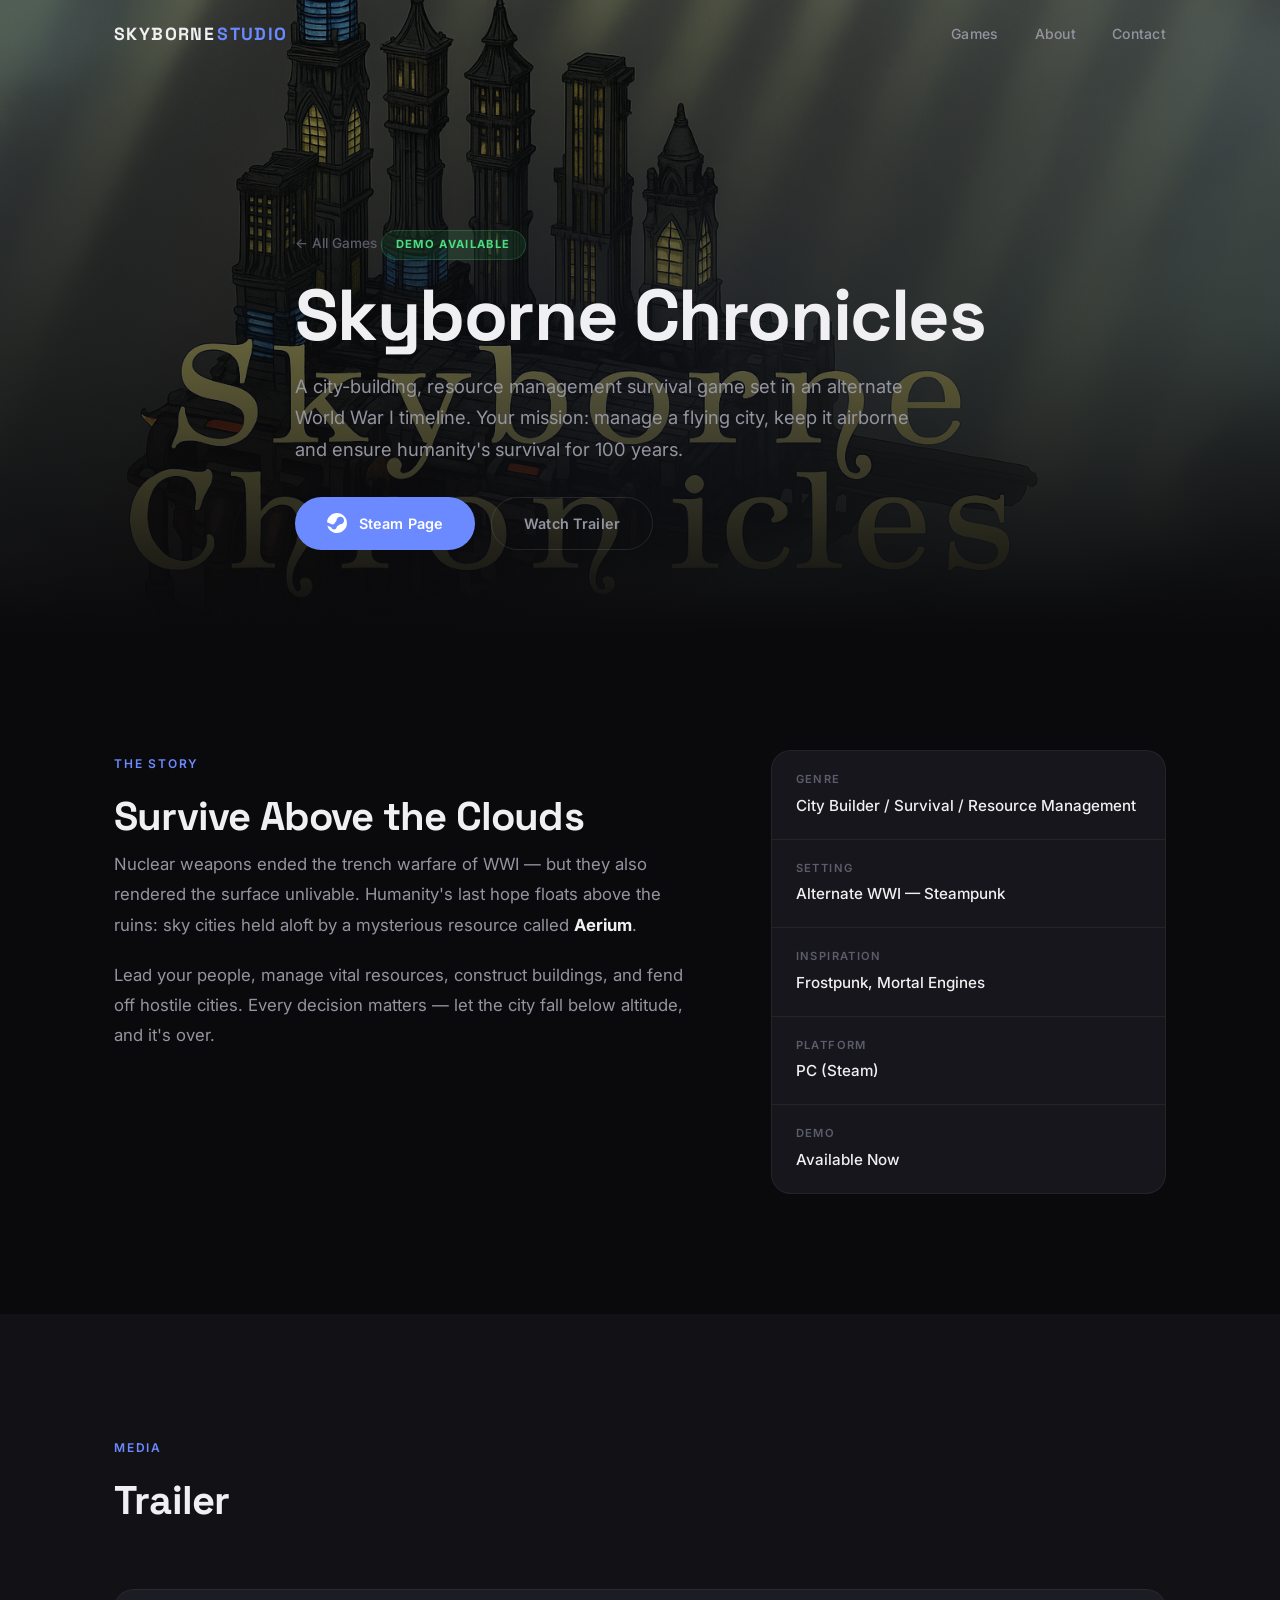
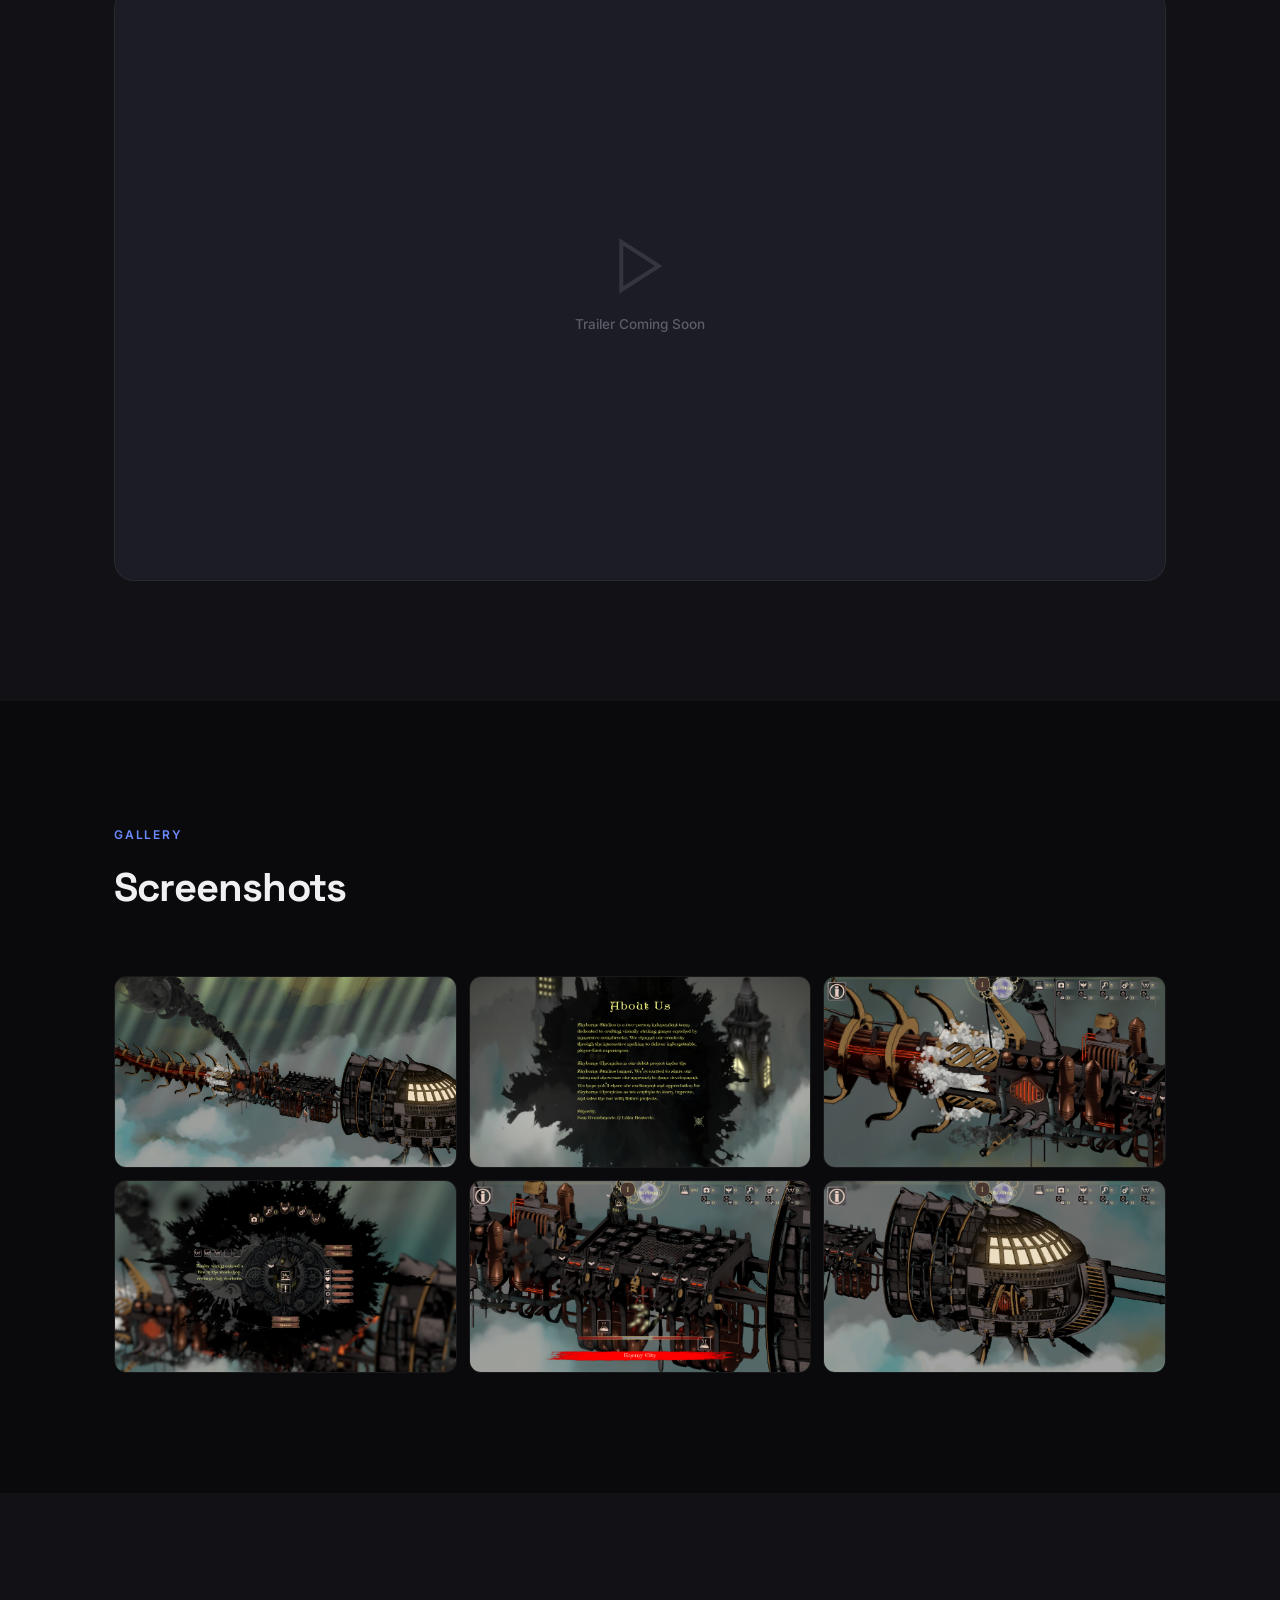
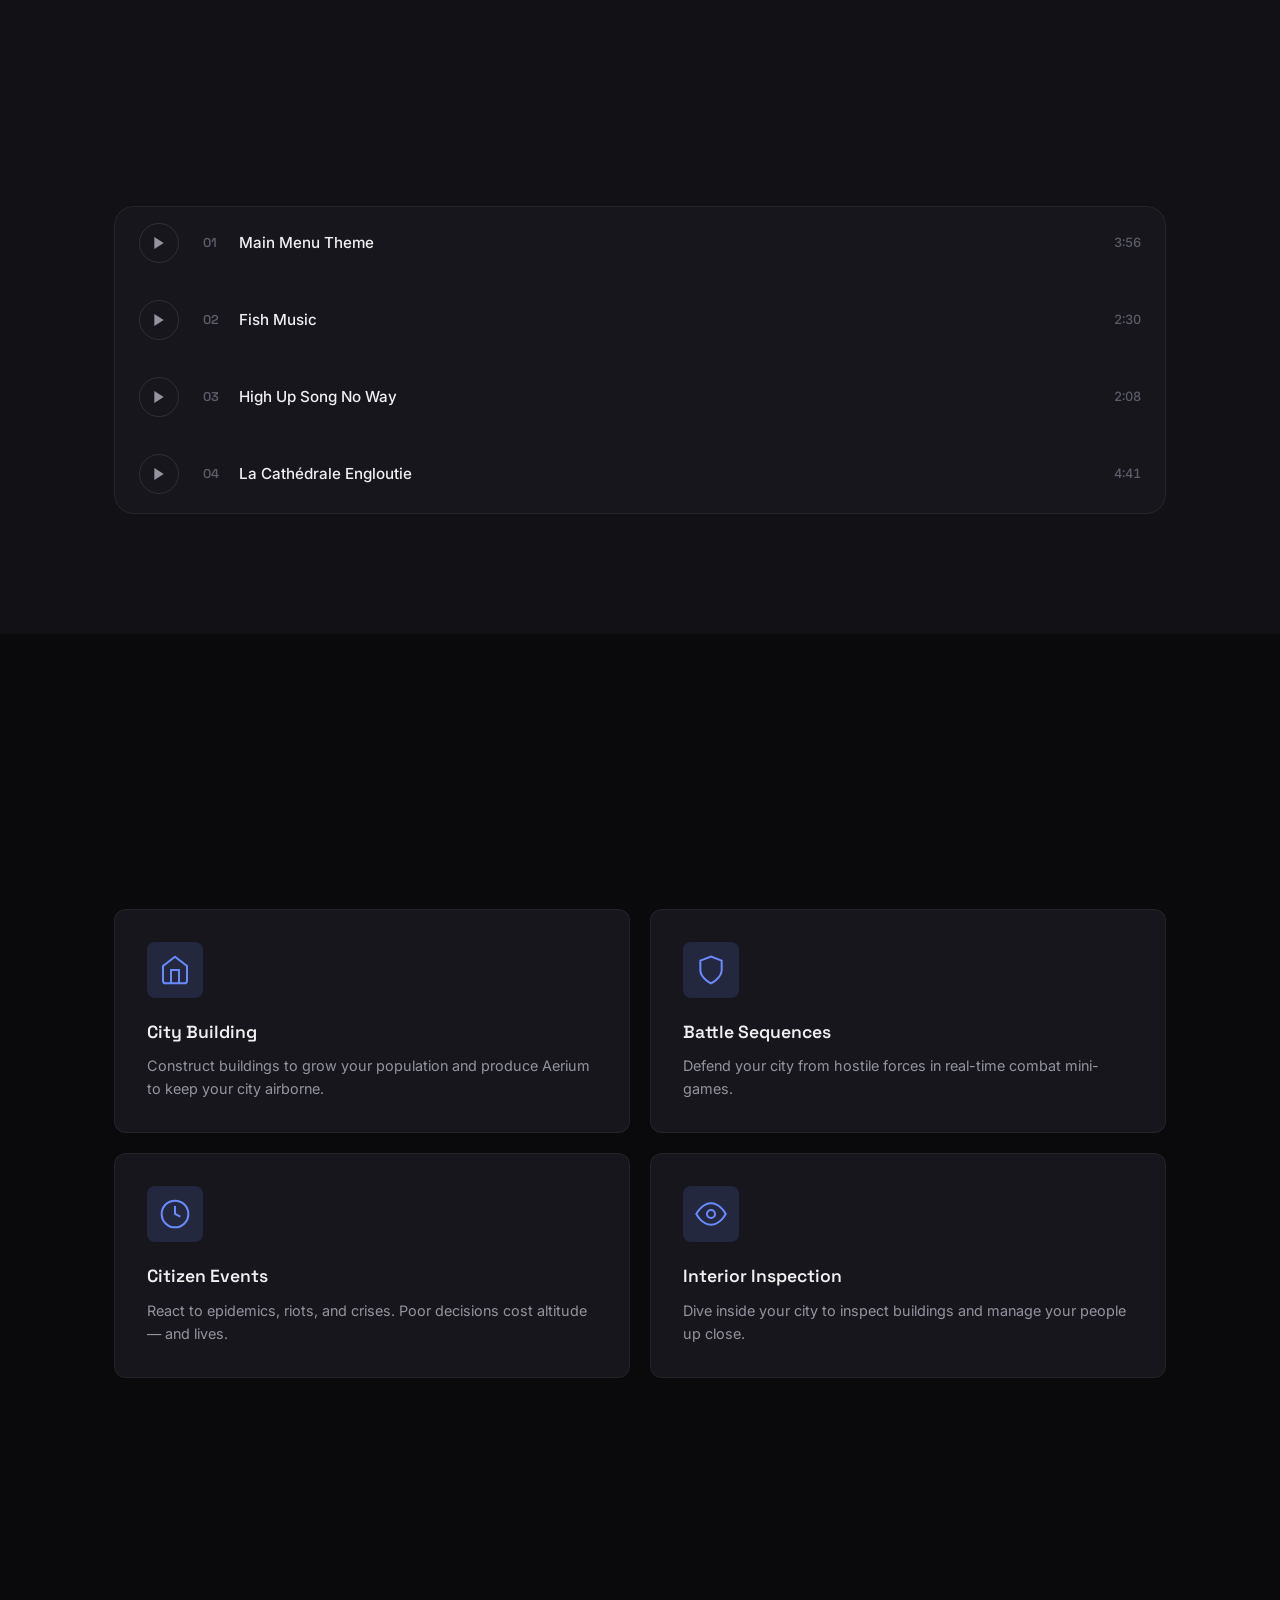
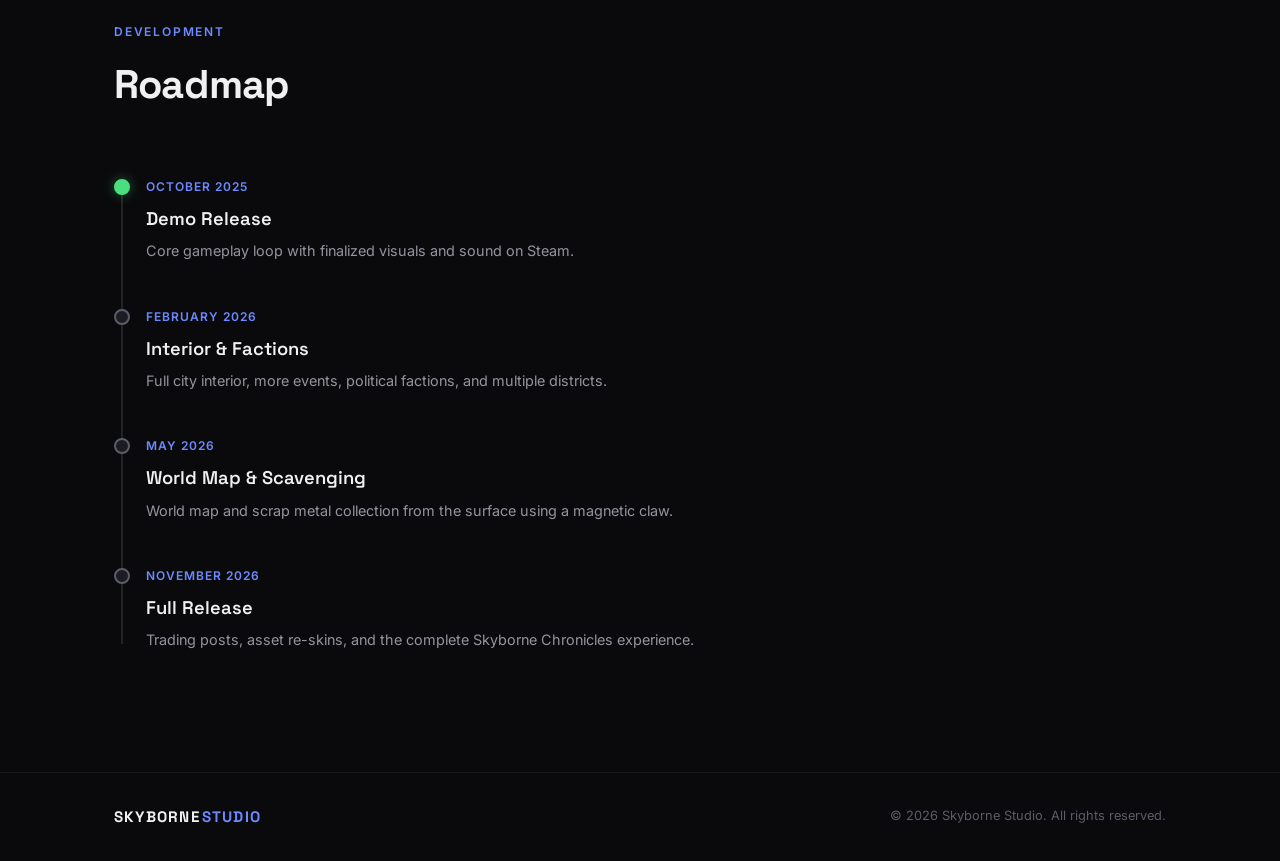
==== skyborne-chronicles.html @ 0756a4de "Initial website for Skyborne Studio - Main landing page with game cards for Skyborne Chronicles and " ====
<!DOCTYPE html>
<html lang="en">
<head>
    <meta charset="UTF-8">
    <meta name="viewport" content="width=device-width, initial-scale=1.0">
    <title>Skyborne Chronicles — Skyborne Studio</title>
    <meta name="description" content="Skyborne Chronicles - A city-building survival game set in an alternate WWI timeline. Manage a flying city above a nuclear wasteland.">
    <link rel="preconnect" href="https://fonts.googleapis.com">
    <link rel="preconnect" href="https://fonts.gstatic.com" crossorigin>
    <link href="https://fonts.googleapis.com/css2?family=Inter:wght@300;400;500;600;700&family=Space+Grotesk:wght@400;500;600;700&display=swap" rel="stylesheet">
    <link rel="stylesheet" href="style.css">
</head>
<body>

    <!-- Navigation -->
    <nav class="nav" id="nav">
        <div class="nav-inner">
            <a href="index.html" class="nav-logo">
                <span class="logo-text">SKYBORNE<span class="logo-accent">STUDIO</span></span>
            </a>
            <div class="nav-links">
                <a href="index.html#games">Games</a>
                <a href="index.html#about">About</a>
                <a href="index.html#contact">Contact</a>
            </div>
            <button class="nav-toggle" id="nav-toggle" aria-label="Toggle menu">
                <span></span>
                <span></span>
                <span></span>
            </button>
        </div>
    </nav>

    <div class="mobile-menu" id="mobile-menu">
        <a href="index.html#games">Games</a>
        <a href="index.html#about">About</a>
        <a href="index.html#contact">Contact</a>
    </div>

    <!-- Game Hero -->
    <section class="game-hero" style="background-image: url('assets/sc-concept-art.png');">
        <div class="hero-bg">
            <div class="hero-grain"></div>
            <div class="hero-glow"></div>
        </div>
        <div class="game-hero-content">
            <a href="index.html" class="back-link">&larr; All Games</a>
            <div class="game-status">Demo Available</div>
            <h1 class="game-hero-title">Skyborne Chronicles</h1>
            <p class="game-hero-subtitle">A city-building, resource management survival game set in an alternate World War I timeline. Your mission: manage a flying city, keep it airborne and ensure humanity's survival for 100 years.</p>
            <div class="game-hero-cta">
                <a href="https://store.steampowered.com/app/4043570/Skyborne_Chronicles/" target="_blank" class="btn btn-primary">
                    <svg width="20" height="20" viewBox="0 0 24 24" fill="currentColor" style="margin-right: 4px;">
                        <path d="M11.979 0C5.678 0 .511 4.86.022 11.037l6.432 2.658c.545-.371 1.203-.59 1.912-.59.063 0 .125.004.188.006l2.861-4.142V8.91c0-2.495 2.028-4.524 4.524-4.524 2.494 0 4.524 2.031 4.524 4.527s-2.03 4.525-4.524 4.525h-.105l-4.076 2.911c0 .052.004.105.004.159 0 1.875-1.515 3.396-3.39 3.396-1.635 0-3.016-1.173-3.331-2.727L.436 15.27C1.862 20.307 6.486 24 11.979 24c6.627 0 12.001-5.373 12.001-12S18.606 0 11.979 0z"/>
                    </svg>
                    Steam Page
                </a>
                <a href="#trailer" class="btn btn-ghost">Watch Trailer</a>
            </div>
        </div>
    </section>

    <!-- About the Game -->
    <section class="section" id="about-game">
        <div class="container">
            <div class="game-detail-grid">
                <div class="game-detail-text">
                    <span class="section-label">The Story</span>
                    <h2 class="section-title">Survive Above the Clouds</h2>
                    <p>Nuclear weapons ended the trench warfare of WWI &mdash; but they also rendered the surface unlivable. Humanity's last hope floats above the ruins: sky cities held aloft by a mysterious resource called <strong>Aerium</strong>.</p>
                    <p>Lead your people, manage vital resources, construct buildings, and fend off hostile cities. Every decision matters &mdash; let the city fall below altitude, and it's over.</p>
                </div>
                <div class="game-detail-info">
                    <div class="info-block">
                        <span class="info-label">Genre</span>
                        <span class="info-value">City Builder / Survival / Resource Management</span>
                    </div>
                    <div class="info-block">
                        <span class="info-label">Setting</span>
                        <span class="info-value">Alternate WWI &mdash; Steampunk</span>
                    </div>
                    <div class="info-block">
                        <span class="info-label">Inspiration</span>
                        <span class="info-value">Frostpunk, Mortal Engines</span>
                    </div>
                    <div class="info-block">
                        <span class="info-label">Platform</span>
                        <span class="info-value">PC (Steam)</span>
                    </div>
                    <div class="info-block">
                        <span class="info-label">Demo</span>
                        <span class="info-value">Available Now</span>
                    </div>
                </div>
            </div>
        </div>
    </section>

    <!-- Trailer -->
    <section class="section section-alt" id="trailer">
        <div class="container">
            <div class="section-header">
                <span class="section-label">Media</span>
                <h2 class="section-title">Trailer</h2>
            </div>
            <div class="trailer-wrapper">
                <!-- Replace with your YouTube embed -->
                <!-- <iframe src="https://www.youtube.com/embed/YOUR_VIDEO_ID" frameborder="0" allowfullscreen></iframe> -->
                <div class="game-trailer-placeholder">
                    <div class="placeholder-content">
                        <svg width="64" height="64" viewBox="0 0 24 24" fill="none" stroke="currentColor" stroke-width="1.5">
                            <polygon points="5 3 19 12 5 21 5 3"></polygon>
                        </svg>
                        <p>Trailer Coming Soon</p>
                    </div>
                </div>
            </div>
        </div>
    </section>

    <!-- Screenshots -->
    <section class="section" id="screenshots">
        <div class="container">
            <div class="section-header">
                <span class="section-label">Gallery</span>
                <h2 class="section-title">Screenshots</h2>
            </div>
            <div class="screenshot-grid">
                <img src="assets/sc-screenshot-6.jpg" alt="Skyborne Chronicles - Flying city panorama" loading="lazy">
                <img src="assets/sc-about.png" alt="Skyborne Chronicles - About the studio" loading="lazy">
                <img src="assets/sc-city-view.png" alt="Skyborne Chronicles - Engine and tail section" loading="lazy">
                <img src="assets/sc-interior.png" alt="Skyborne Chronicles - Citizen events" loading="lazy">
                <img src="assets/sc-screenshot-3.png" alt="Skyborne Chronicles - Battle sequence" loading="lazy">
                <img src="assets/sc-screenshot-5.png" alt="Skyborne Chronicles - City overview" loading="lazy">
            </div>
        </div>
    </section>

    <!-- Soundtrack -->
    <section class="section section-alt" id="soundtrack">
        <div class="container">
            <div class="section-header">
                <span class="section-label">Soundtrack</span>
                <h2 class="section-title">Original Music</h2>
                <p class="section-subtitle">Composed &amp; produced by <strong>Luka Beatovi&cacute;</strong></p>
            </div>
            <div class="tracklist">
                <div class="track" data-src="assets/main-menu-music.mp3">
                    <button class="track-play" aria-label="Play Main Menu Theme">
                        <svg class="icon-play" width="16" height="16" viewBox="0 0 24 24" fill="currentColor"><polygon points="5 3 19 12 5 21 5 3"></polygon></svg>
                        <svg class="icon-pause" width="16" height="16" viewBox="0 0 24 24" fill="currentColor" style="display:none;"><rect x="6" y="4" width="4" height="16"></rect><rect x="14" y="4" width="4" height="16"></rect></svg>
                    </button>
                    <div class="track-info">
                        <span class="track-number">01</span>
                        <span class="track-name">Main Menu Theme</span>
                    </div>
                    <span class="track-duration">3:56</span>
                    <div class="track-progress"><div class="track-progress-bar"></div></div>
                </div>
                <div class="track" data-src="assets/fish-music.mp3">
                    <button class="track-play" aria-label="Play Fish Music">
                        <svg class="icon-play" width="16" height="16" viewBox="0 0 24 24" fill="currentColor"><polygon points="5 3 19 12 5 21 5 3"></polygon></svg>
                        <svg class="icon-pause" width="16" height="16" viewBox="0 0 24 24" fill="currentColor" style="display:none;"><rect x="6" y="4" width="4" height="16"></rect><rect x="14" y="4" width="4" height="16"></rect></svg>
                    </button>
                    <div class="track-info">
                        <span class="track-number">02</span>
                        <span class="track-name">Fish Music</span>
                    </div>
                    <span class="track-duration">2:30</span>
                    <div class="track-progress"><div class="track-progress-bar"></div></div>
                </div>
                <div class="track" data-src="assets/high-up-song.mp3">
                    <button class="track-play" aria-label="Play High Up Song No Way">
                        <svg class="icon-play" width="16" height="16" viewBox="0 0 24 24" fill="currentColor"><polygon points="5 3 19 12 5 21 5 3"></polygon></svg>
                        <svg class="icon-pause" width="16" height="16" viewBox="0 0 24 24" fill="currentColor" style="display:none;"><rect x="6" y="4" width="4" height="16"></rect><rect x="14" y="4" width="4" height="16"></rect></svg>
                    </button>
                    <div class="track-info">
                        <span class="track-number">03</span>
                        <span class="track-name">High Up Song No Way</span>
                    </div>
                    <span class="track-duration">2:08</span>
                    <div class="track-progress"><div class="track-progress-bar"></div></div>
                </div>
                <div class="track" data-src="assets/la-cathedrale.mp3">
                    <button class="track-play" aria-label="Play La Cathédrale Engloutie">
                        <svg class="icon-play" width="16" height="16" viewBox="0 0 24 24" fill="currentColor"><polygon points="5 3 19 12 5 21 5 3"></polygon></svg>
                        <svg class="icon-pause" width="16" height="16" viewBox="0 0 24 24" fill="currentColor" style="display:none;"><rect x="6" y="4" width="4" height="16"></rect><rect x="14" y="4" width="4" height="16"></rect></svg>
                    </button>
                    <div class="track-info">
                        <span class="track-number">04</span>
                        <span class="track-name">La Cath&eacute;drale Engloutie</span>
                    </div>
                    <span class="track-duration">4:41</span>
                    <div class="track-progress"><div class="track-progress-bar"></div></div>
                </div>
            </div>
        </div>
    </section>

    <!-- Game Features -->
    <section class="section" id="features">
        <div class="container">
            <div class="section-header">
                <span class="section-label">Gameplay</span>
                <h2 class="section-title">Core Features</h2>
            </div>
            <div class="features-grid">
                <div class="feature-card">
                    <div class="feature-icon">
                        <svg width="32" height="32" viewBox="0 0 24 24" fill="none" stroke="currentColor" stroke-width="1.5">
                            <path d="M3 9l9-7 9 7v11a2 2 0 0 1-2 2H5a2 2 0 0 1-2-2z"></path>
                            <polyline points="9 22 9 12 15 12 15 22"></polyline>
                        </svg>
                    </div>
                    <h4>City Building</h4>
                    <p>Construct buildings to grow your population and produce Aerium to keep your city airborne.</p>
                </div>
                <div class="feature-card">
                    <div class="feature-icon">
                        <svg width="32" height="32" viewBox="0 0 24 24" fill="none" stroke="currentColor" stroke-width="1.5">
                            <path d="M12 22s8-4 8-10V5l-8-3-8 3v7c0 6 8 10 8 10z"></path>
                        </svg>
                    </div>
                    <h4>Battle Sequences</h4>
                    <p>Defend your city from hostile forces in real-time combat mini-games.</p>
                </div>
                <div class="feature-card">
                    <div class="feature-icon">
                        <svg width="32" height="32" viewBox="0 0 24 24" fill="none" stroke="currentColor" stroke-width="1.5">
                            <circle cx="12" cy="12" r="10"></circle>
                            <path d="M12 6v6l4 2"></path>
                        </svg>
                    </div>
                    <h4>Citizen Events</h4>
                    <p>React to epidemics, riots, and crises. Poor decisions cost altitude &mdash; and lives.</p>
                </div>
                <div class="feature-card">
                    <div class="feature-icon">
                        <svg width="32" height="32" viewBox="0 0 24 24" fill="none" stroke="currentColor" stroke-width="1.5">
                            <path d="M1 12s4-8 11-8 11 8 11 8-4 8-11 8-11-8-11-8z"></path>
                            <circle cx="12" cy="12" r="3"></circle>
                        </svg>
                    </div>
                    <h4>Interior Inspection</h4>
                    <p>Dive inside your city to inspect buildings and manage your people up close.</p>
                </div>
            </div>
        </div>
    </section>

    <!-- Roadmap -->
    <section class="section" id="roadmap">
        <div class="container">
            <div class="section-header">
                <span class="section-label">Development</span>
                <h2 class="section-title">Roadmap</h2>
            </div>
            <div class="roadmap">
                <div class="roadmap-item done">
                    <div class="roadmap-marker"></div>
                    <div class="roadmap-content">
                        <span class="roadmap-date">October 2025</span>
                        <h4>Demo Release</h4>
                        <p>Core gameplay loop with finalized visuals and sound on Steam.</p>
                    </div>
                </div>
                <div class="roadmap-item">
                    <div class="roadmap-marker"></div>
                    <div class="roadmap-content">
                        <span class="roadmap-date">February 2026</span>
                        <h4>Interior &amp; Factions</h4>
                        <p>Full city interior, more events, political factions, and multiple districts.</p>
                    </div>
                </div>
                <div class="roadmap-item">
                    <div class="roadmap-marker"></div>
                    <div class="roadmap-content">
                        <span class="roadmap-date">May 2026</span>
                        <h4>World Map &amp; Scavenging</h4>
                        <p>World map and scrap metal collection from the surface using a magnetic claw.</p>
                    </div>
                </div>
                <div class="roadmap-item">
                    <div class="roadmap-marker"></div>
                    <div class="roadmap-content">
                        <span class="roadmap-date">November 2026</span>
                        <h4>Full Release</h4>
                        <p>Trading posts, asset re-skins, and the complete Skyborne Chronicles experience.</p>
                    </div>
                </div>
            </div>
        </div>
    </section>

    <!-- Footer -->
    <footer class="footer">
        <div class="container">
            <div class="footer-inner">
                <a href="index.html" class="footer-logo">SKYBORNE<span class="logo-accent">STUDIO</span></a>
                <span class="footer-copy">&copy; 2026 Skyborne Studio. All rights reserved.</span>
            </div>
        </div>
    </footer>

    <script src="script.js"></script>
    <script>
    // --- Tracklist Player ---
    (function() {
        const tracks = document.querySelectorAll('.track');
        let currentAudio = null;
        let currentTrack = null;

        tracks.forEach(track => {
            const btn = track.querySelector('.track-play');
            const iconPlay = btn.querySelector('.icon-play');
            const iconPause = btn.querySelector('.icon-pause');
            const progressBar = track.querySelector('.track-progress-bar');

            btn.addEventListener('click', () => {
                const src = track.dataset.src;

                // If clicking the currently playing track, toggle pause
                if (currentTrack === track && currentAudio) {
                    if (currentAudio.paused) {
                        currentAudio.play();
                        iconPlay.style.display = 'none';
                        iconPause.style.display = 'block';
                    } else {
                        currentAudio.pause();
                        iconPlay.style.display = 'block';
                        iconPause.style.display = 'none';
                    }
                    return;
                }

                // Stop any currently playing track
                if (currentAudio) {
                    currentAudio.pause();
                    currentAudio.currentTime = 0;
                    const prevPlay = currentTrack.querySelector('.icon-play');
                    const prevPause = currentTrack.querySelector('.icon-pause');
                    const prevBar = currentTrack.querySelector('.track-progress-bar');
                    prevPlay.style.display = 'block';
                    prevPause.style.display = 'none';
                    prevBar.style.width = '0%';
                    currentTrack.classList.remove('playing');
                }

                // Play new track
                currentAudio = new Audio(src);
                currentAudio.volume = 0.4;
                currentTrack = track;
                track.classList.add('playing');

                currentAudio.play();
                iconPlay.style.display = 'none';
                iconPause.style.display = 'block';

                currentAudio.addEventListener('timeupdate', () => {
                    if (currentAudio.duration) {
                        progressBar.style.width = (currentAudio.currentTime / currentAudio.duration) * 100 + '%';
                    }
                });

                currentAudio.addEventListener('ended', () => {
                    iconPlay.style.display = 'block';
                    iconPause.style.display = 'none';
                    progressBar.style.width = '0%';
                    track.classList.remove('playing');
                    currentAudio = null;
                    currentTrack = null;
                });
            });
        });
    })();
    </script>
</body>
</html>
---- style.css ----
/* ========================================
   SKYBORNE STUDIO — Website Styles
   ======================================== */

/* --- Reset & Base --- */
*, *::before, *::after {
    margin: 0;
    padding: 0;
    box-sizing: border-box;
}

:root {
    --bg-primary: #0a0a0c;
    --bg-secondary: #111116;
    --bg-card: #16161c;
    --bg-elevated: #1c1c24;

    --text-primary: #f0f0f2;
    --text-secondary: #9494a0;
    --text-muted: #5c5c6a;

    --accent: #6c8aff;
    --accent-glow: rgba(108, 138, 255, 0.15);
    --accent-hover: #8aa4ff;

    --green: #4ade80;
    --green-glow: rgba(74, 222, 128, 0.1);
    --amber: #fbbf24;
    --amber-glow: rgba(251, 191, 36, 0.1);

    --border: rgba(255, 255, 255, 0.06);
    --border-light: rgba(255, 255, 255, 0.1);

    --radius: 12px;
    --radius-sm: 8px;
    --radius-lg: 20px;

    --font-body: 'Inter', -apple-system, BlinkMacSystemFont, sans-serif;
    --font-display: 'Space Grotesk', 'Inter', sans-serif;

    --transition: 0.3s cubic-bezier(0.4, 0, 0.2, 1);
}

html {
    scroll-behavior: smooth;
    -webkit-font-smoothing: antialiased;
    -moz-osx-font-smoothing: grayscale;
}

body {
    font-family: var(--font-body);
    background: var(--bg-primary);
    color: var(--text-primary);
    line-height: 1.6;
    overflow-x: hidden;
}

a {
    color: inherit;
    text-decoration: none;
}

img {
    max-width: 100%;
    display: block;
}

.container {
    max-width: 1100px;
    margin: 0 auto;
    padding: 0 24px;
}

/* --- Navigation --- */
.nav {
    position: fixed;
    top: 0;
    left: 0;
    right: 0;
    z-index: 100;
    padding: 20px 0;
    transition: var(--transition);
    background: transparent;
}

.nav.scrolled {
    background: rgba(10, 10, 12, 0.85);
    backdrop-filter: blur(20px);
    -webkit-backdrop-filter: blur(20px);
    border-bottom: 1px solid var(--border);
    padding: 14px 0;
}

.nav-inner {
    max-width: 1100px;
    margin: 0 auto;
    padding: 0 24px;
    display: flex;
    align-items: center;
    justify-content: space-between;
}

.nav-logo {
    display: flex;
    align-items: center;
    gap: 10px;
}

.nav-logo img {
    height: 32px;
    width: auto;
}

.logo-text {
    font-family: var(--font-display);
    font-weight: 700;
    font-size: 1.1rem;
    letter-spacing: 0.08em;
    color: var(--text-primary);
}

.logo-accent {
    color: var(--accent);
    margin-left: 2px;
}

.nav-links {
    display: flex;
    gap: 36px;
}

.nav-links a {
    font-size: 0.875rem;
    font-weight: 500;
    color: var(--text-secondary);
    transition: color var(--transition);
    letter-spacing: 0.02em;
}

.nav-links a:hover {
    color: var(--text-primary);
}

.nav-toggle {
    display: none;
    flex-direction: column;
    gap: 5px;
    background: none;
    border: none;
    cursor: pointer;
    padding: 4px;
}

.nav-toggle span {
    display: block;
    width: 22px;
    height: 2px;
    background: var(--text-secondary);
    border-radius: 2px;
    transition: var(--transition);
}

.mobile-menu {
    display: none;
    position: fixed;
    top: 0;
    left: 0;
    right: 0;
    bottom: 0;
    background: rgba(10, 10, 12, 0.97);
    z-index: 99;
    flex-direction: column;
    align-items: center;
    justify-content: center;
    gap: 32px;
    opacity: 0;
    pointer-events: none;
    transition: opacity var(--transition);
}

.mobile-menu.active {
    opacity: 1;
    pointer-events: all;
}

.mobile-menu a {
    font-family: var(--font-display);
    font-size: 1.5rem;
    font-weight: 600;
    color: var(--text-secondary);
    transition: color var(--transition);
}

.mobile-menu a:hover {
    color: var(--text-primary);
}

/* --- Hero Section (Main Page) --- */
.hero {
    position: relative;
    min-height: 100vh;
    display: flex;
    align-items: center;
    justify-content: center;
    overflow: hidden;
}

.hero-bg {
    position: absolute;
    inset: 0;
    z-index: 0;
}

.hero-grain {
    position: absolute;
    inset: 0;
    opacity: 0.03;
    background-image: url("data:image/svg+xml,%3Csvg viewBox='0 0 256 256' xmlns='http://www.w3.org/2000/svg'%3E%3Cfilter id='noise'%3E%3CfeTurbulence type='fractalNoise' baseFrequency='0.9' numOctaves='4' stitchTiles='stitch'/%3E%3C/filter%3E%3Crect width='100%25' height='100%25' filter='url(%23noise)'/%3E%3C/svg%3E");
    background-repeat: repeat;
    background-size: 128px 128px;
}

.hero-glow {
    position: absolute;
    top: 20%;
    left: 50%;
    transform: translateX(-50%);
    width: 600px;
    height: 600px;
    background: radial-gradient(circle, var(--accent-glow) 0%, transparent 70%);
    filter: blur(80px);
    pointer-events: none;
}

.hero-glow-green {
    background: radial-gradient(circle, rgba(74, 222, 128, 0.12) 0%, transparent 70%);
}

.hero-content {
    position: relative;
    z-index: 1;
    text-align: center;
    padding: 0 24px;
}

.hero-badge {
    display: inline-block;
    font-size: 0.75rem;
    font-weight: 600;
    letter-spacing: 0.15em;
    text-transform: uppercase;
    color: var(--accent);
    background: var(--accent-glow);
    border: 1px solid rgba(108, 138, 255, 0.2);
    padding: 8px 20px;
    border-radius: 100px;
    margin-bottom: 32px;
    animation: fadeInUp 0.8s ease both;
}

.hero-title {
    font-family: var(--font-display);
    font-size: clamp(3rem, 10vw, 7rem);
    font-weight: 700;
    line-height: 0.95;
    letter-spacing: -0.02em;
    margin-bottom: 24px;
    animation: fadeInUp 0.8s 0.1s ease both;
}

.hero-title-line {
    display: block;
}

.hero-title-line.accent {
    color: var(--accent);
}

.hero-subtitle {
    font-size: 1.25rem;
    color: var(--text-secondary);
    font-weight: 300;
    margin-bottom: 40px;
    animation: fadeInUp 0.8s 0.2s ease both;
}

.hero-cta {
    display: flex;
    gap: 16px;
    justify-content: center;
    flex-wrap: wrap;
    animation: fadeInUp 0.8s 0.3s ease both;
}

.hero-scroll {
    position: absolute;
    bottom: 40px;
    left: 50%;
    transform: translateX(-50%);
    z-index: 1;
    animation: fadeInUp 0.8s 0.5s ease both;
}

.scroll-indicator {
    width: 24px;
    height: 40px;
    border: 2px solid var(--border-light);
    border-radius: 12px;
    display: flex;
    justify-content: center;
    padding-top: 8px;
}

.scroll-dot {
    width: 4px;
    height: 8px;
    background: var(--accent);
    border-radius: 4px;
    animation: scrollBounce 2s infinite;
}

/* --- Buttons --- */
.btn {
    display: inline-flex;
    align-items: center;
    gap: 8px;
    font-family: var(--font-body);
    font-size: 0.9rem;
    font-weight: 600;
    padding: 14px 32px;
    border-radius: 100px;
    border: none;
    cursor: pointer;
    transition: all var(--transition);
    letter-spacing: 0.01em;
}

.btn-primary {
    background: var(--accent);
    color: #fff;
}

.btn-primary:hover {
    background: var(--accent-hover);
    transform: translateY(-2px);
    box-shadow: 0 8px 30px rgba(108, 138, 255, 0.3);
}

.btn-ghost {
    background: transparent;
    color: var(--text-secondary);
    border: 1px solid var(--border-light);
}

.btn-ghost:hover {
    color: var(--text-primary);
    border-color: var(--text-muted);
    transform: translateY(-2px);
}

.btn-sm {
    padding: 10px 24px;
    font-size: 0.85rem;
}

/* --- Sections --- */
.section {
    padding: 120px 0;
}

.section-alt {
    background: var(--bg-secondary);
}

.section-header {
    margin-bottom: 56px;
}

.section-label {
    display: inline-block;
    font-size: 0.75rem;
    font-weight: 600;
    letter-spacing: 0.15em;
    text-transform: uppercase;
    color: var(--accent);
    margin-bottom: 12px;
}

.section-title {
    font-family: var(--font-display);
    font-size: clamp(1.75rem, 4vw, 2.5rem);
    font-weight: 700;
    letter-spacing: -0.02em;
}

/* --- Games Grid (Main Page) --- */
.games-grid {
    display: grid;
    grid-template-columns: repeat(2, 1fr);
    gap: 24px;
}

.game-card-link {
    display: block;
    text-decoration: none;
    color: inherit;
}

.game-card-preview {
    background: var(--bg-card);
    border: 1px solid var(--border);
    border-radius: var(--radius-lg);
    overflow: hidden;
    transition: all var(--transition);
    height: 100%;
    display: flex;
    flex-direction: column;
}

.game-card-preview:hover {
    border-color: var(--border-light);
    transform: translateY(-4px);
    box-shadow: 0 20px 60px rgba(0, 0, 0, 0.4);
}

.game-card-image {
    aspect-ratio: 16 / 9;
    background: var(--bg-elevated);
    overflow: hidden;
    position: relative;
}

.game-card-image img {
    width: 100%;
    height: 100%;
    object-fit: cover;
    transition: transform var(--transition);
}

.game-card-preview:hover .game-card-image img {
    transform: scale(1.03);
}

.card-placeholder {
    width: 100%;
    height: 100%;
    display: flex;
    align-items: center;
    justify-content: center;
    color: var(--text-muted);
    opacity: 0.4;
}

.game-card-body {
    padding: 28px;
    flex: 1;
    display: flex;
    flex-direction: column;
}

.game-card-title {
    font-family: var(--font-display);
    font-size: 1.5rem;
    font-weight: 700;
    margin-bottom: 12px;
    letter-spacing: -0.01em;
}

.game-card-desc {
    color: var(--text-secondary);
    font-size: 0.9rem;
    line-height: 1.6;
    margin-bottom: 20px;
    flex: 1;
}

.card-cta {
    display: inline-flex;
    align-items: center;
    gap: 6px;
    font-size: 0.85rem;
    font-weight: 600;
    color: var(--accent);
    margin-top: auto;
    transition: gap var(--transition);
}

.game-card-preview:hover .card-cta {
    gap: 12px;
}

.card-cta .arrow {
    transition: transform var(--transition);
}

.game-card-preview:hover .card-cta .arrow {
    transform: translateX(4px);
}

/* --- Game Status Badges --- */
.game-status {
    display: inline-block;
    font-size: 0.7rem;
    font-weight: 700;
    letter-spacing: 0.12em;
    text-transform: uppercase;
    color: var(--green);
    background: var(--green-glow);
    border: 1px solid rgba(74, 222, 128, 0.2);
    padding: 5px 14px;
    border-radius: 100px;
    margin-bottom: 16px;
}

.game-status.status-dev {
    color: var(--amber);
    background: var(--amber-glow);
    border-color: rgba(251, 191, 36, 0.2);
}

/* --- Game Tags --- */
.game-tags {
    display: flex;
    gap: 8px;
    flex-wrap: wrap;
    margin-bottom: 20px;
}

.tag {
    font-size: 0.75rem;
    font-weight: 500;
    color: var(--text-muted);
    background: var(--bg-primary);
    border: 1px solid var(--border);
    padding: 6px 14px;
    border-radius: 100px;
}

/* --- Game Detail Page Hero --- */
.game-hero {
    position: relative;
    min-height: 70vh;
    display: flex;
    align-items: flex-end;
    padding-bottom: 80px;
    overflow: hidden;
    background-size: cover;
    background-position: center;
}

.game-hero::after {
    content: '';
    position: absolute;
    inset: 0;
    background: linear-gradient(to top, var(--bg-primary) 0%, rgba(10, 10, 12, 0.6) 50%, rgba(10, 10, 12, 0.3) 100%);
    z-index: 1;
}

.game-hero-content {
    position: relative;
    z-index: 2;
    max-width: 1100px;
    margin: 0 auto;
    padding: 0 24px;
    padding-top: 120px;
    animation: fadeInUp 0.8s ease both;
}

.back-link {
    display: inline-flex;
    align-items: center;
    gap: 6px;
    font-size: 0.85rem;
    font-weight: 500;
    color: var(--text-muted);
    margin-bottom: 24px;
    transition: color var(--transition);
}

.back-link:hover {
    color: var(--text-primary);
}

.game-hero-title {
    font-family: var(--font-display);
    font-size: clamp(2.5rem, 7vw, 4.5rem);
    font-weight: 700;
    line-height: 1;
    letter-spacing: -0.02em;
    margin-bottom: 20px;
}

.game-hero-subtitle {
    font-size: 1.15rem;
    color: var(--text-secondary);
    line-height: 1.7;
    max-width: 640px;
    margin-bottom: 32px;
}

.game-hero-cta {
    display: flex;
    gap: 16px;
    flex-wrap: wrap;
}

/* --- Game Detail Grid --- */
.game-detail-grid {
    display: grid;
    grid-template-columns: 1.2fr 0.8fr;
    gap: 64px;
    align-items: start;
}

.game-detail-text p {
    color: var(--text-secondary);
    font-size: 1.05rem;
    line-height: 1.8;
    margin-bottom: 20px;
}

.game-detail-text strong {
    color: var(--text-primary);
}

.game-detail-info {
    display: flex;
    flex-direction: column;
    gap: 0;
    background: var(--bg-card);
    border: 1px solid var(--border);
    border-radius: var(--radius-lg);
    overflow: hidden;
}

.info-block {
    padding: 20px 24px;
    border-bottom: 1px solid var(--border);
}

.info-block:last-child {
    border-bottom: none;
}

.info-label {
    display: block;
    font-size: 0.7rem;
    font-weight: 600;
    letter-spacing: 0.12em;
    text-transform: uppercase;
    color: var(--text-muted);
    margin-bottom: 4px;
}

.info-value {
    font-size: 0.95rem;
    font-weight: 500;
    color: var(--text-primary);
}

/* --- Trailer --- */
.trailer-wrapper {
    aspect-ratio: 16 / 9;
    background: var(--bg-elevated);
    border-radius: var(--radius-lg);
    overflow: hidden;
    border: 1px solid var(--border);
}

.trailer-wrapper iframe {
    width: 100%;
    height: 100%;
}

.game-trailer-placeholder {
    width: 100%;
    height: 100%;
    display: flex;
    flex-direction: column;
    align-items: center;
    justify-content: center;
    gap: 12px;
    color: var(--text-muted);
    background: var(--bg-elevated);
}

.game-trailer-placeholder svg {
    opacity: 0.4;
}

.placeholder-content {
    display: flex;
    flex-direction: column;
    align-items: center;
    gap: 16px;
}

.placeholder-content p {
    font-size: 0.85rem;
    font-weight: 500;
}

/* --- Screenshots --- */
.screenshot-grid {
    display: grid;
    grid-template-columns: repeat(3, 1fr);
    gap: 12px;
}

.screenshot-grid img {
    width: 100%;
    aspect-ratio: 16 / 9;
    object-fit: cover;
    border-radius: var(--radius);
    border: 1px solid var(--border);
    transition: transform var(--transition);
    cursor: pointer;
}

.screenshot-grid img:hover {
    transform: scale(1.02);
}

.screenshot-placeholder {
    aspect-ratio: 16 / 9;
    border-radius: var(--radius);
    border: 1px solid var(--border);
    width: 100%;
    display: flex;
    flex-direction: column;
    align-items: center;
    justify-content: center;
    gap: 8px;
    color: var(--text-muted);
    background: var(--bg-elevated);
}

.screenshot-placeholder svg {
    opacity: 0.4;
}

.screenshot-placeholder span {
    font-size: 0.8rem;
    font-weight: 500;
}

/* --- Features Grid --- */
.features-grid {
    display: grid;
    grid-template-columns: repeat(2, 1fr);
    gap: 20px;
}

.feature-card {
    background: var(--bg-card);
    border: 1px solid var(--border);
    border-radius: var(--radius);
    padding: 32px;
    transition: all var(--transition);
}

.feature-card:hover {
    border-color: var(--border-light);
    transform: translateY(-2px);
}

.feature-icon {
    width: 56px;
    height: 56px;
    display: flex;
    align-items: center;
    justify-content: center;
    background: var(--accent-glow);
    border-radius: var(--radius-sm);
    color: var(--accent);
    margin-bottom: 20px;
}

.feature-card h4 {
    font-family: var(--font-display);
    font-size: 1.1rem;
    font-weight: 600;
    margin-bottom: 8px;
}

.feature-card p {
    color: var(--text-secondary);
    font-size: 0.9rem;
    line-height: 1.6;
}

/* --- Roadmap --- */
.roadmap {
    position: relative;
    padding-left: 32px;
}

.roadmap::before {
    content: '';
    position: absolute;
    left: 7px;
    top: 8px;
    bottom: 8px;
    width: 2px;
    background: var(--border-light);
}

.roadmap-item {
    position: relative;
    padding-bottom: 40px;
}

.roadmap-item:last-child {
    padding-bottom: 0;
}

.roadmap-marker {
    position: absolute;
    left: -32px;
    top: 6px;
    width: 16px;
    height: 16px;
    border-radius: 50%;
    background: var(--bg-elevated);
    border: 2px solid var(--text-muted);
    z-index: 1;
}

.roadmap-item.done .roadmap-marker {
    background: var(--green);
    border-color: var(--green);
    box-shadow: 0 0 12px rgba(74, 222, 128, 0.4);
}

.roadmap-content {
    padding-top: 0;
}

.roadmap-date {
    display: inline-block;
    font-size: 0.75rem;
    font-weight: 600;
    letter-spacing: 0.08em;
    text-transform: uppercase;
    color: var(--accent);
    margin-bottom: 8px;
}

.roadmap-content h4 {
    font-family: var(--font-display);
    font-size: 1.15rem;
    font-weight: 600;
    margin-bottom: 6px;
}

.roadmap-content p {
    color: var(--text-secondary);
    font-size: 0.9rem;
    line-height: 1.6;
}

/* --- Team --- */
.team-grid {
    display: grid;
    grid-template-columns: repeat(2, 1fr);
    gap: 20px;
    margin-top: 40px;
}

.team-member {
    background: var(--bg-card);
    border: 1px solid var(--border);
    border-radius: var(--radius);
    padding: 28px;
    transition: all var(--transition);
}

.team-member:hover {
    border-color: var(--border-light);
}

.member-info h4 {
    font-family: var(--font-display);
    font-size: 1.1rem;
    font-weight: 600;
    margin-bottom: 4px;
}

.member-role {
    font-size: 0.85rem;
    color: var(--accent);
    font-weight: 500;
}

/* --- About --- */
.about-content {
    max-width: 700px;
}

.about-content p {
    color: var(--text-secondary);
    font-size: 1.05rem;
    line-height: 1.8;
    margin-bottom: 20px;
}

.about-content strong {
    color: var(--text-primary);
}

/* --- Contact --- */
.contact-content {
    text-align: center;
    max-width: 500px;
    margin: 0 auto;
}

.contact-content p {
    color: var(--text-secondary);
    font-size: 1.05rem;
    margin-bottom: 24px;
}

.contact-email {
    display: inline-block;
    font-family: var(--font-display);
    font-size: 1.35rem;
    font-weight: 600;
    color: var(--accent);
    padding: 16px 40px;
    border: 1px solid rgba(108, 138, 255, 0.2);
    border-radius: var(--radius);
    background: var(--accent-glow);
    transition: all var(--transition);
    margin-bottom: 40px;
}

.contact-email:hover {
    background: rgba(108, 138, 255, 0.2);
    transform: translateY(-2px);
    box-shadow: 0 8px 30px rgba(108, 138, 255, 0.15);
}

.social-links {
    display: flex;
    gap: 16px;
    justify-content: center;
}

.social-link {
    width: 48px;
    height: 48px;
    display: flex;
    align-items: center;
    justify-content: center;
    border-radius: 50%;
    border: 1px solid var(--border);
    color: var(--text-muted);
    transition: all var(--transition);
}

.social-link:hover {
    color: var(--text-primary);
    border-color: var(--text-muted);
    transform: translateY(-2px);
}

/* --- Soundtrack / Tracklist --- */
.section-subtitle {
    color: var(--text-secondary);
    font-size: 1rem;
    margin-top: 12px;
}

.section-subtitle strong {
    color: var(--text-primary);
}

.tracklist {
    display: flex;
    flex-direction: column;
    gap: 2px;
    background: var(--bg-card);
    border: 1px solid var(--border);
    border-radius: var(--radius-lg);
    overflow: hidden;
}

.track {
    display: grid;
    grid-template-columns: 48px 1fr auto;
    grid-template-rows: auto 3px;
    align-items: center;
    gap: 0 16px;
    padding: 16px 24px;
    transition: background var(--transition);
    cursor: default;
}

.track:hover {
    background: var(--bg-elevated);
}

.track.playing {
    background: var(--bg-elevated);
}

.track-play {
    grid-row: 1;
    width: 40px;
    height: 40px;
    display: flex;
    align-items: center;
    justify-content: center;
    background: transparent;
    border: 1px solid var(--border-light);
    border-radius: 50%;
    color: var(--text-secondary);
    cursor: pointer;
    transition: all var(--transition);
    flex-shrink: 0;
}

.track-play:hover {
    color: var(--accent);
    border-color: var(--accent);
    background: var(--accent-glow);
}

.track.playing .track-play {
    color: #fff;
    background: var(--accent);
    border-color: var(--accent);
}

.track-info {
    grid-row: 1;
    display: flex;
    align-items: center;
    gap: 16px;
    min-width: 0;
}

.track-number {
    font-family: var(--font-display);
    font-size: 0.8rem;
    font-weight: 600;
    color: var(--text-muted);
    width: 20px;
    flex-shrink: 0;
}

.track-name {
    font-size: 0.95rem;
    font-weight: 500;
    color: var(--text-primary);
    white-space: nowrap;
    overflow: hidden;
    text-overflow: ellipsis;
}

.track.playing .track-name {
    color: var(--accent);
}

.track-duration {
    grid-row: 1;
    font-size: 0.8rem;
    font-weight: 500;
    color: var(--text-muted);
    font-variant-numeric: tabular-nums;
}

.track-progress {
    grid-column: 1 / -1;
    grid-row: 2;
    height: 3px;
    background: transparent;
    border-radius: 3px;
    overflow: hidden;
    margin-top: 12px;
}

.track.playing .track-progress {
    background: var(--border);
}

.track-progress-bar {
    height: 100%;
    width: 0%;
    background: var(--accent);
    border-radius: 3px;
    transition: width 0.3s linear;
}

@media (max-width: 480px) {
    .track {
        padding: 14px 16px;
        gap: 0 12px;
    }

    .track-number {
        display: none;
    }
}

/* --- Footer --- */
.footer {
    border-top: 1px solid var(--border);
    padding: 32px 0;
}

.footer-inner {
    display: flex;
    align-items: center;
    justify-content: space-between;
    flex-wrap: wrap;
    gap: 16px;
}

.footer-logo {
    font-family: var(--font-display);
    font-weight: 700;
    font-size: 0.95rem;
    letter-spacing: 0.08em;
}

.footer-copy {
    font-size: 0.8rem;
    color: var(--text-muted);
}

/* --- Animations --- */
@keyframes fadeInUp {
    from {
        opacity: 0;
        transform: translateY(20px);
    }
    to {
        opacity: 1;
        transform: translateY(0);
    }
}

@keyframes scrollBounce {
    0%, 100% { transform: translateY(0); opacity: 1; }
    50% { transform: translateY(8px); opacity: 0.3; }
}

/* Scroll reveal */
.reveal {
    opacity: 0;
    transform: translateY(30px);
    transition: opacity 0.6s ease, transform 0.6s ease;
}

.reveal.visible {
    opacity: 1;
    transform: translateY(0);
}

/* --- Responsive --- */
@media (max-width: 900px) {
    .games-grid {
        grid-template-columns: 1fr;
    }

    .game-detail-grid {
        grid-template-columns: 1fr;
        gap: 40px;
    }

    .features-grid {
        grid-template-columns: 1fr;
    }
}

@media (max-width: 768px) {
    .nav-links {
        display: none;
    }

    .nav-toggle {
        display: flex;
    }

    .mobile-menu {
        display: flex;
    }

    .section {
        padding: 80px 0;
    }

    .screenshot-grid {
        grid-template-columns: repeat(2, 1fr);
    }

    .team-grid {
        grid-template-columns: 1fr;
    }

    .footer-inner {
        flex-direction: column;
        text-align: center;
    }

    .contact-email {
        font-size: 1rem;
        padding: 14px 28px;
    }

    .game-hero {
        min-height: 60vh;
    }

    .game-hero-title {
        font-size: 2.5rem;
    }
}

@media (max-width: 480px) {
    .hero-title {
        font-size: 2.5rem;
    }

    .hero-subtitle {
        font-size: 1rem;
    }

    .hero-cta,
    .game-hero-cta {
        flex-direction: column;
        align-items: stretch;
    }

    .btn {
        justify-content: center;
    }

    .screenshot-grid {
        grid-template-columns: 1fr;
    }
}
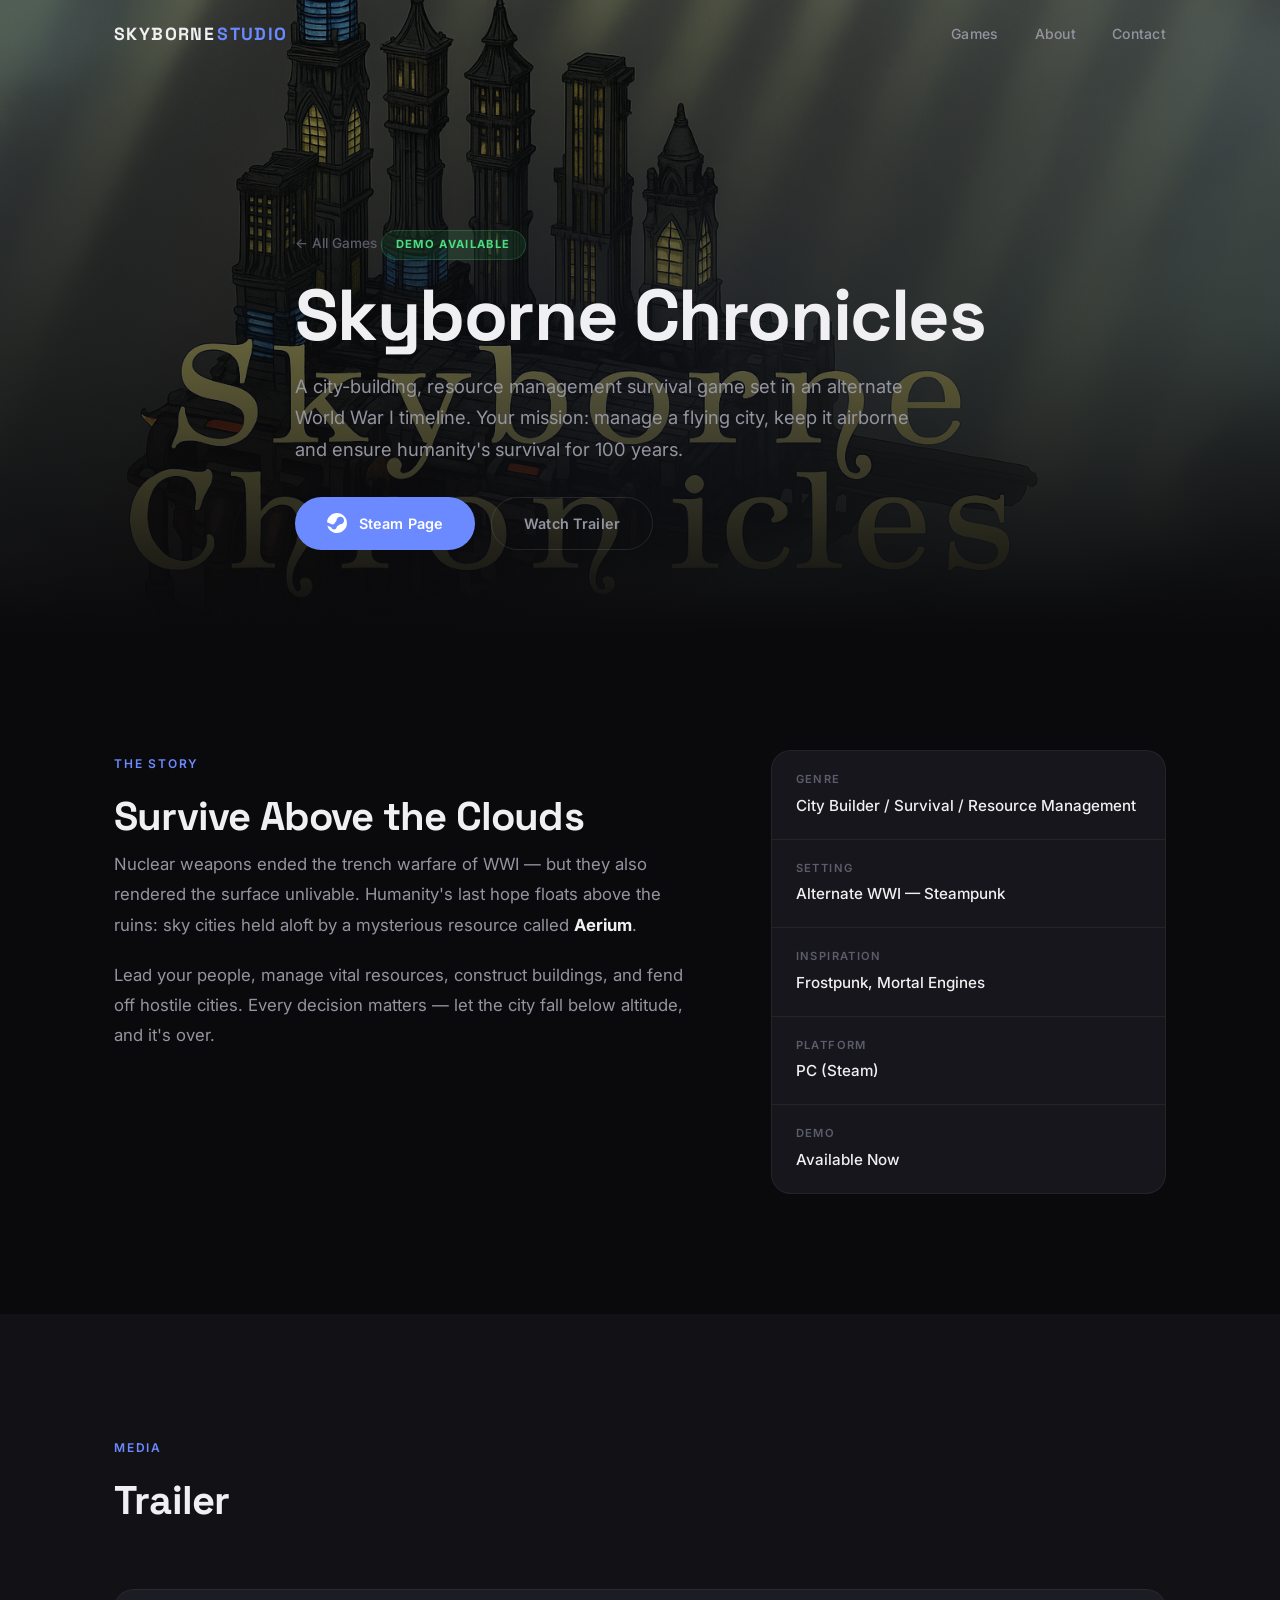
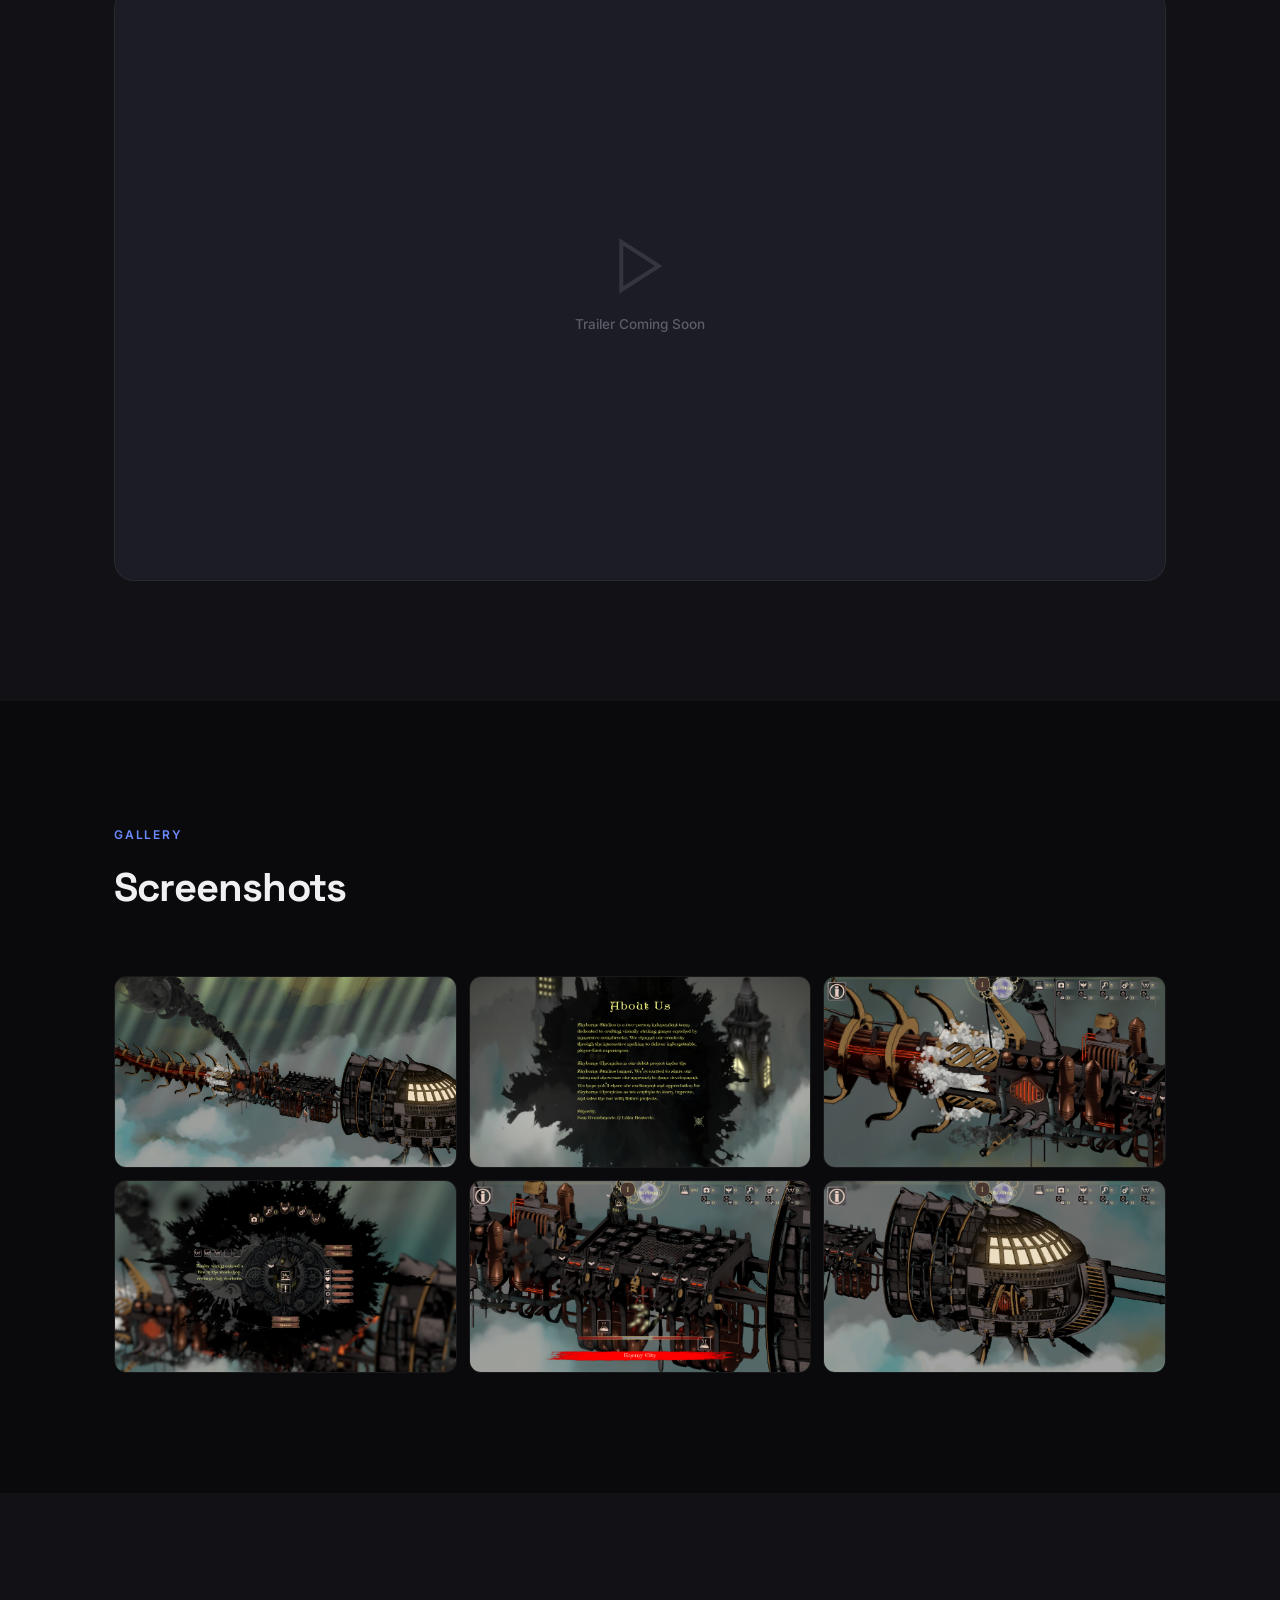
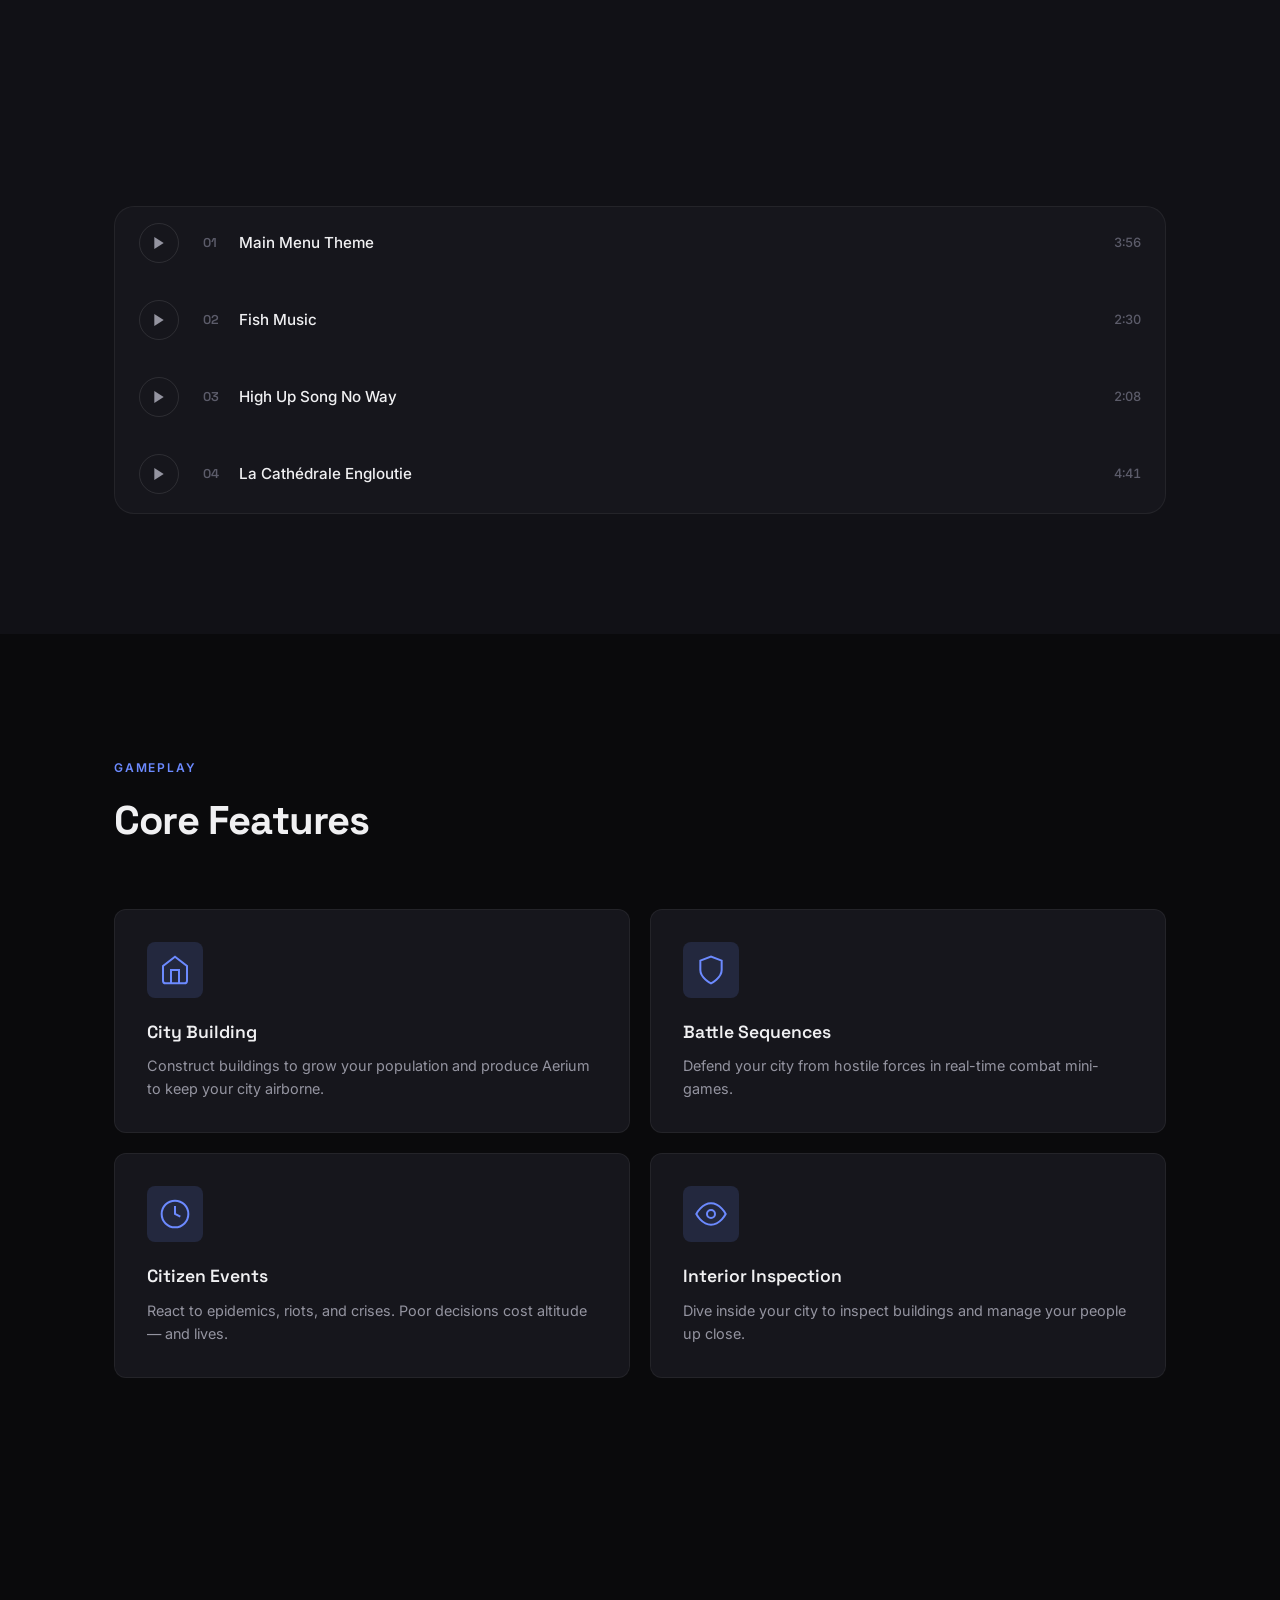
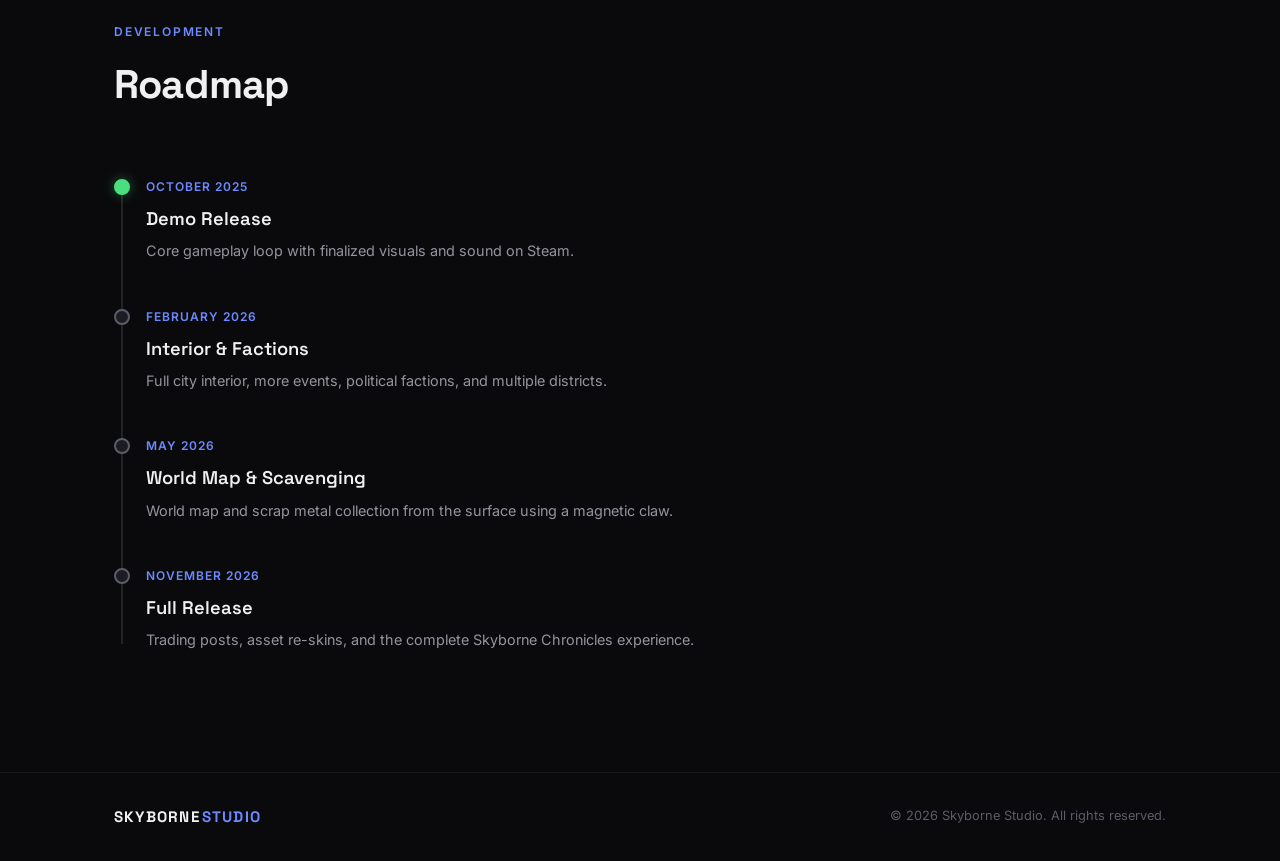
==== commit b14c306a: "Replace full tracks with preview samples, remove unused assets - Music tracks trimmed to 40-45 secon" ====
--- a/skyborne-chronicles.html
+++ b/skyborne-chronicles.html
@@ -142,10 +142,10 @@
             <div class="section-header">
                 <span class="section-label">Soundtrack</span>
                 <h2 class="section-title">Original Music</h2>
-                <p class="section-subtitle">Composed &amp; produced by <strong>Luka Beatovi&cacute;</strong></p>
+                <p class="section-subtitle">Composed &amp; produced by <strong>Luka Beatovi&cacute;</strong> &mdash; Preview samples only. Full soundtrack available with the game.</p>
             </div>
             <div class="tracklist">
-                <div class="track" data-src="assets/main-menu-music.mp3">
+                <div class="track" data-src="assets/main-menu-music-preview.mp3">
                     <button class="track-play" aria-label="Play Main Menu Theme">
                         <svg class="icon-play" width="16" height="16" viewBox="0 0 24 24" fill="currentColor"><polygon points="5 3 19 12 5 21 5 3"></polygon></svg>
                         <svg class="icon-pause" width="16" height="16" viewBox="0 0 24 24" fill="currentColor" style="display:none;"><rect x="6" y="4" width="4" height="16"></rect><rect x="14" y="4" width="4" height="16"></rect></svg>
@@ -157,7 +157,7 @@
                     <span class="track-duration">3:56</span>
                     <div class="track-progress"><div class="track-progress-bar"></div></div>
                 </div>
-                <div class="track" data-src="assets/fish-music.mp3">
+                <div class="track" data-src="assets/fish-music-preview.mp3">
                     <button class="track-play" aria-label="Play Fish Music">
                         <svg class="icon-play" width="16" height="16" viewBox="0 0 24 24" fill="currentColor"><polygon points="5 3 19 12 5 21 5 3"></polygon></svg>
                         <svg class="icon-pause" width="16" height="16" viewBox="0 0 24 24" fill="currentColor" style="display:none;"><rect x="6" y="4" width="4" height="16"></rect><rect x="14" y="4" width="4" height="16"></rect></svg>
@@ -169,7 +169,7 @@
                     <span class="track-duration">2:30</span>
                     <div class="track-progress"><div class="track-progress-bar"></div></div>
                 </div>
-                <div class="track" data-src="assets/high-up-song.mp3">
+                <div class="track" data-src="assets/high-up-song-preview.mp3">
                     <button class="track-play" aria-label="Play High Up Song No Way">
                         <svg class="icon-play" width="16" height="16" viewBox="0 0 24 24" fill="currentColor"><polygon points="5 3 19 12 5 21 5 3"></polygon></svg>
                         <svg class="icon-pause" width="16" height="16" viewBox="0 0 24 24" fill="currentColor" style="display:none;"><rect x="6" y="4" width="4" height="16"></rect><rect x="14" y="4" width="4" height="16"></rect></svg>
@@ -181,7 +181,7 @@
                     <span class="track-duration">2:08</span>
                     <div class="track-progress"><div class="track-progress-bar"></div></div>
                 </div>
-                <div class="track" data-src="assets/la-cathedrale.mp3">
+                <div class="track" data-src="assets/la-cathedrale-preview.mp3">
                     <button class="track-play" aria-label="Play La Cathédrale Engloutie">
                         <svg class="icon-play" width="16" height="16" viewBox="0 0 24 24" fill="currentColor"><polygon points="5 3 19 12 5 21 5 3"></polygon></svg>
                         <svg class="icon-pause" width="16" height="16" viewBox="0 0 24 24" fill="currentColor" style="display:none;"><rect x="6" y="4" width="4" height="16"></rect><rect x="14" y="4" width="4" height="16"></rect></svg>
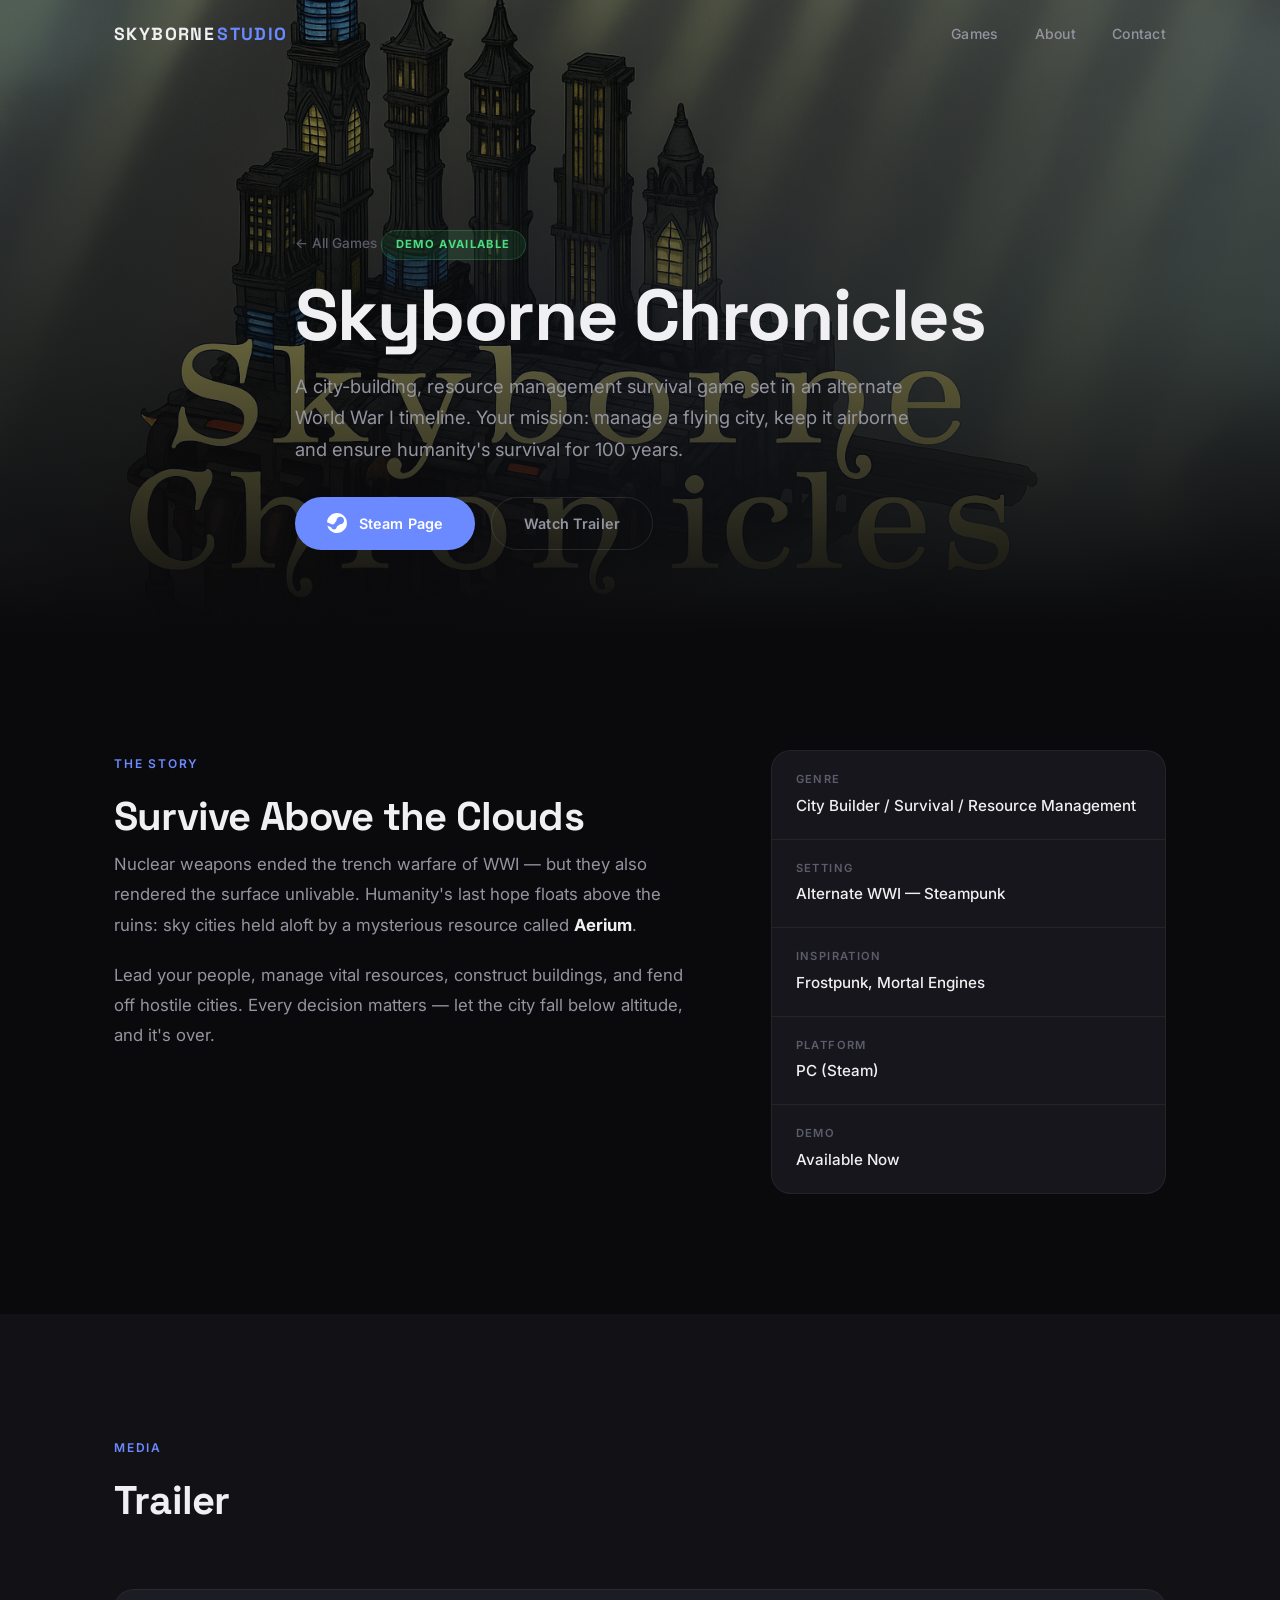
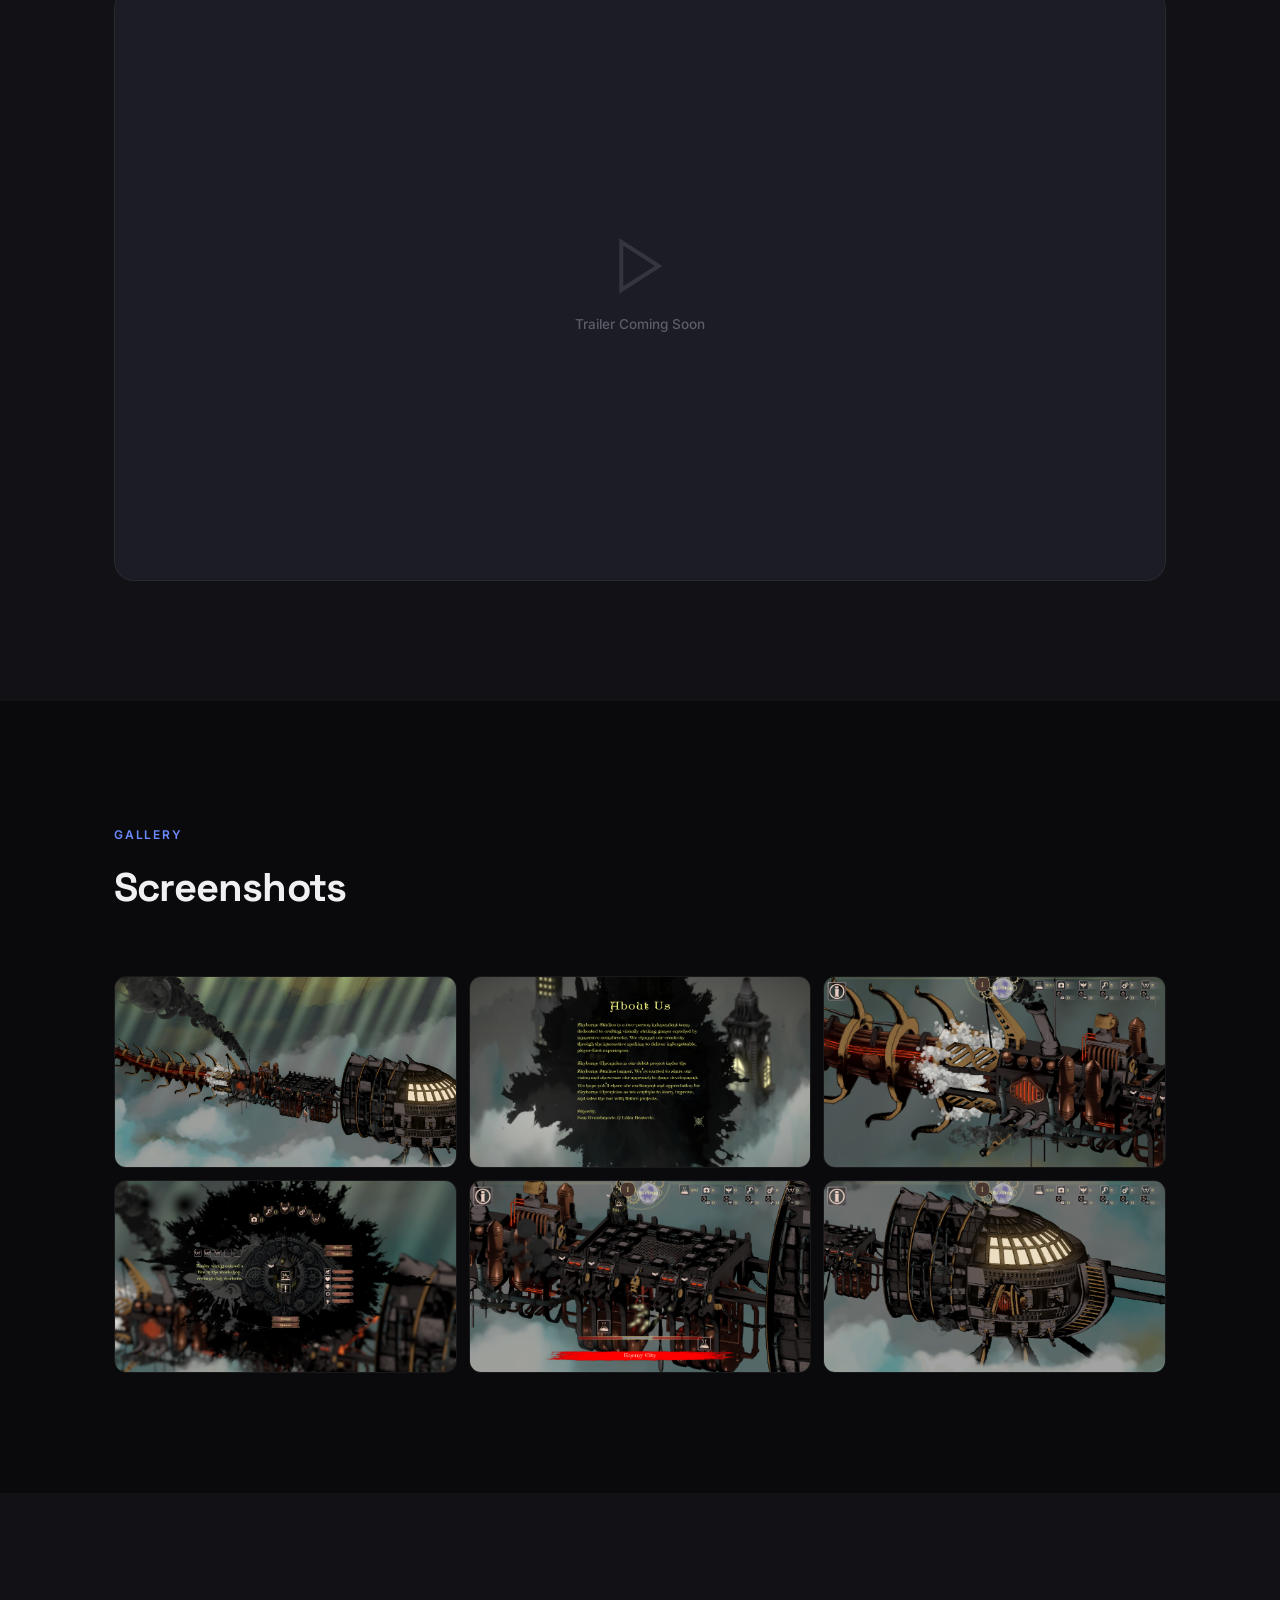
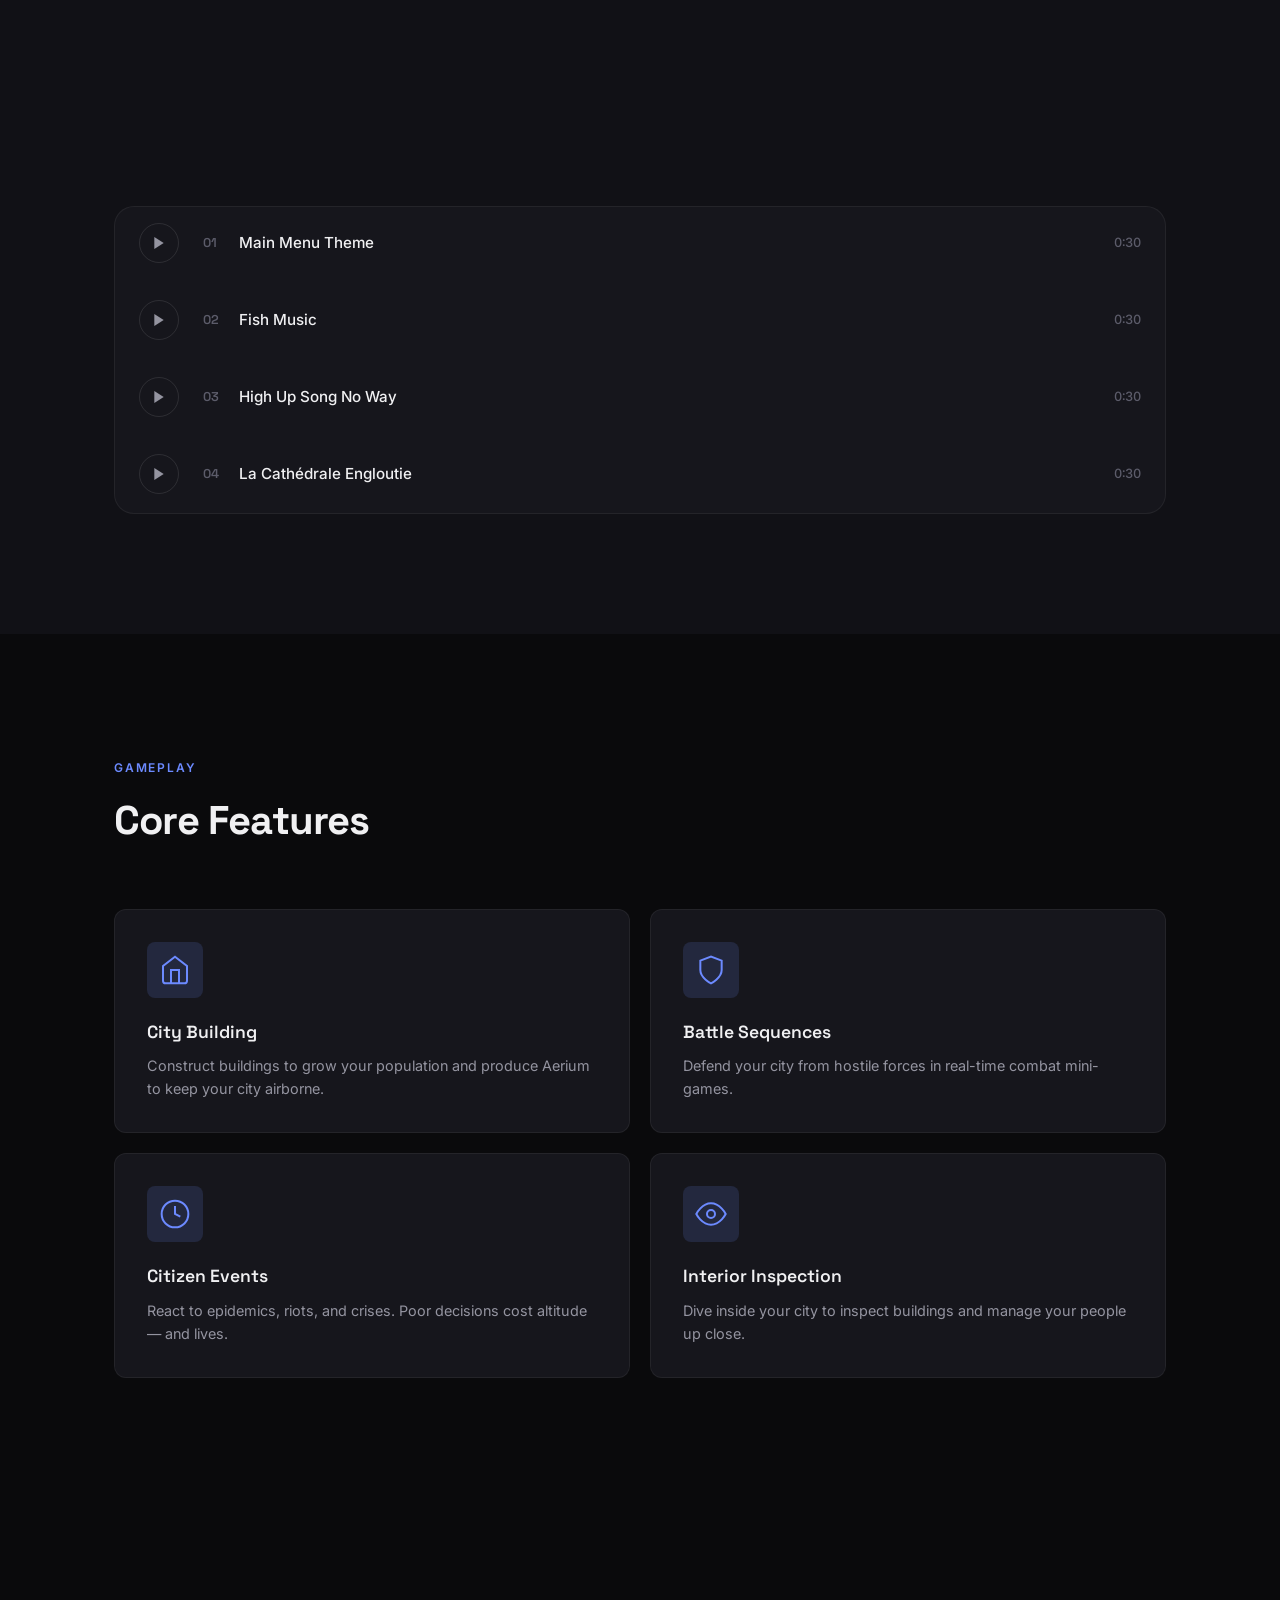
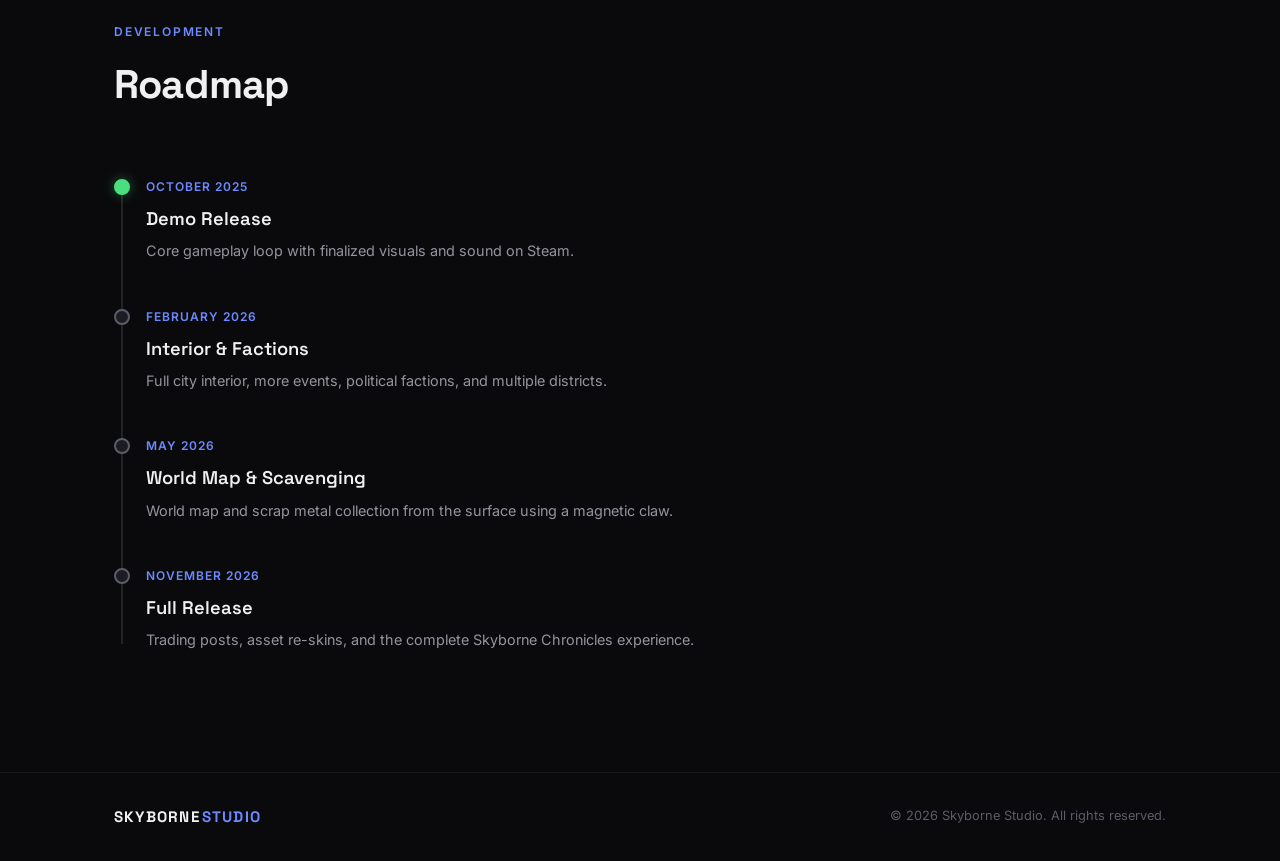
==== commit dcdbab1b: "Fix displayed track durations to 0:30 for previews" ====
--- a/skyborne-chronicles.html
+++ b/skyborne-chronicles.html
@@ -154,7 +154,7 @@
                         <span class="track-number">01</span>
                         <span class="track-name">Main Menu Theme</span>
                     </div>
-                    <span class="track-duration">3:56</span>
+                    <span class="track-duration">0:30</span>
                     <div class="track-progress"><div class="track-progress-bar"></div></div>
                 </div>
                 <div class="track" data-src="assets/fish-music-preview.mp3">
@@ -166,7 +166,7 @@
                         <span class="track-number">02</span>
                         <span class="track-name">Fish Music</span>
                     </div>
-                    <span class="track-duration">2:30</span>
+                    <span class="track-duration">0:30</span>
                     <div class="track-progress"><div class="track-progress-bar"></div></div>
                 </div>
                 <div class="track" data-src="assets/high-up-song-preview.mp3">
@@ -178,7 +178,7 @@
                         <span class="track-number">03</span>
                         <span class="track-name">High Up Song No Way</span>
                     </div>
-                    <span class="track-duration">2:08</span>
+                    <span class="track-duration">0:30</span>
                     <div class="track-progress"><div class="track-progress-bar"></div></div>
                 </div>
                 <div class="track" data-src="assets/la-cathedrale-preview.mp3">
@@ -190,7 +190,7 @@
                         <span class="track-number">04</span>
                         <span class="track-name">La Cath&eacute;drale Engloutie</span>
                     </div>
-                    <span class="track-duration">4:41</span>
+                    <span class="track-duration">0:30</span>
                     <div class="track-progress"><div class="track-progress-bar"></div></div>
                 </div>
             </div>
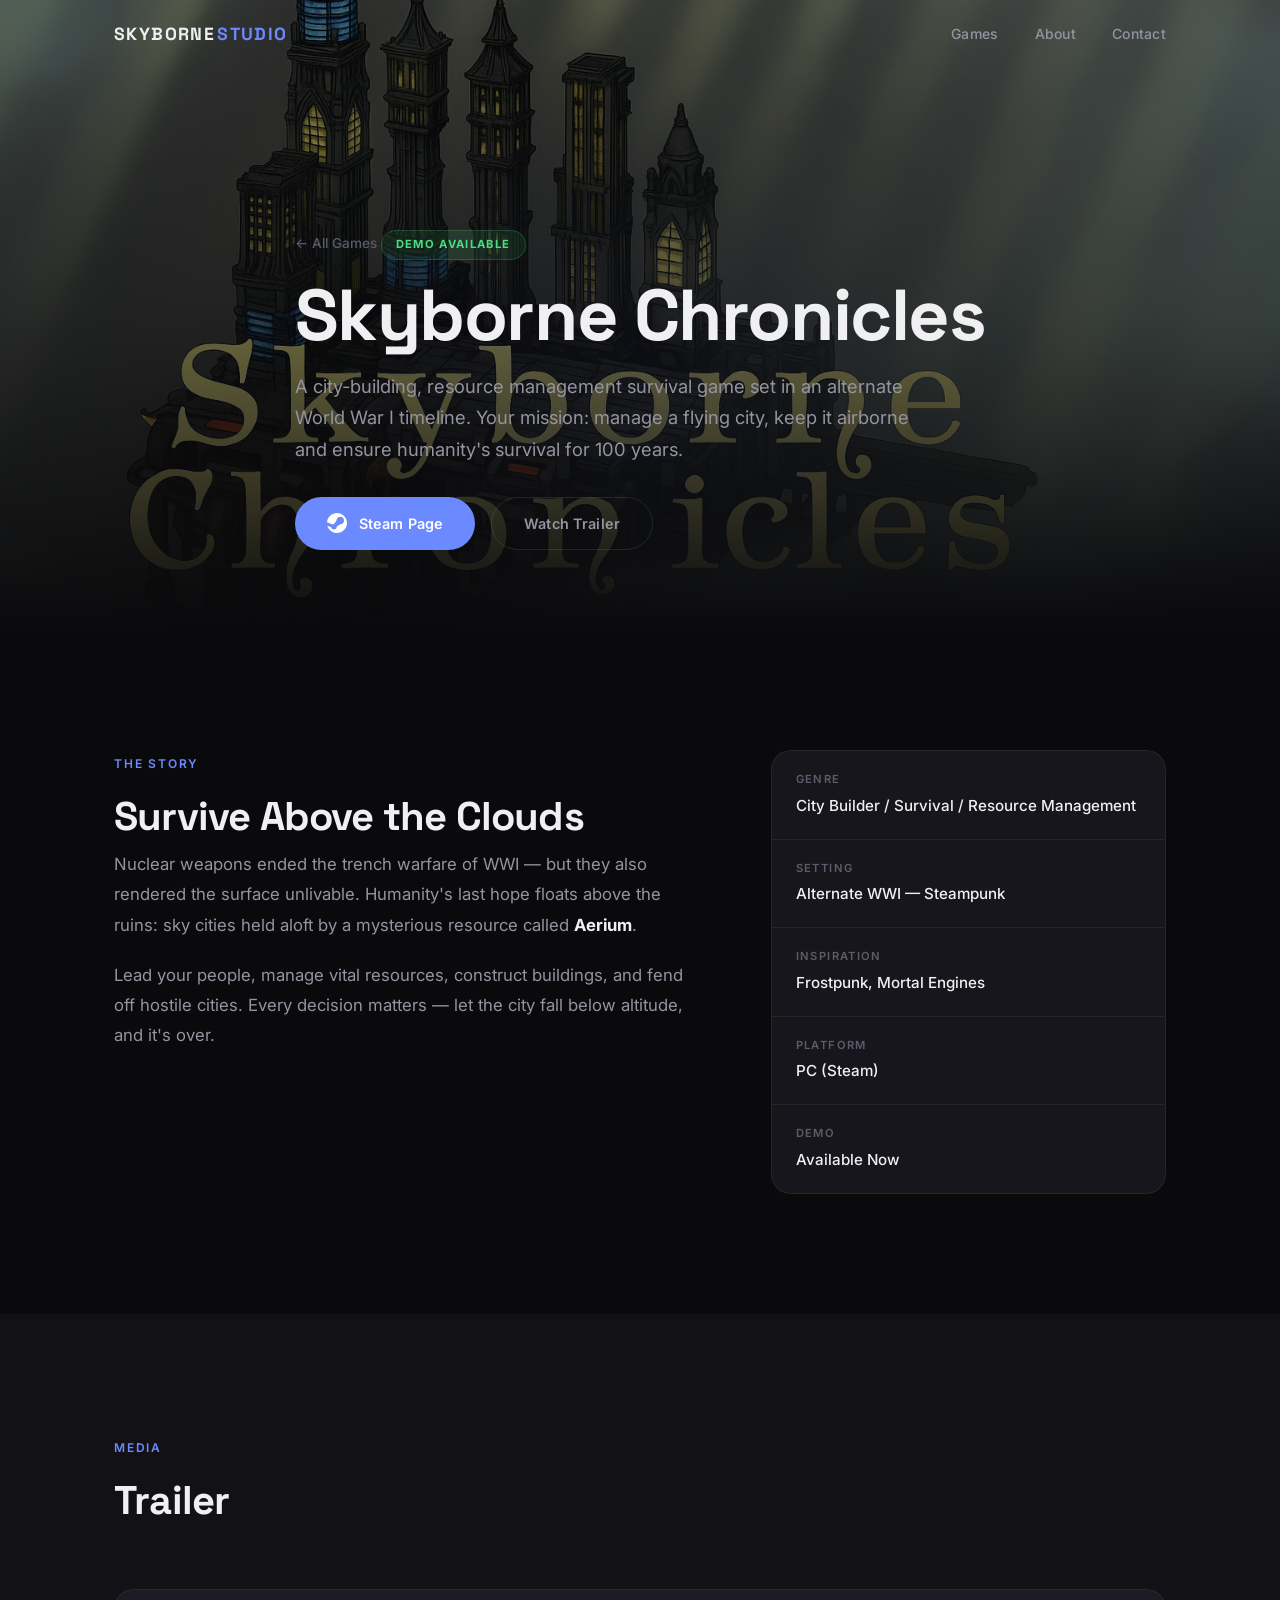
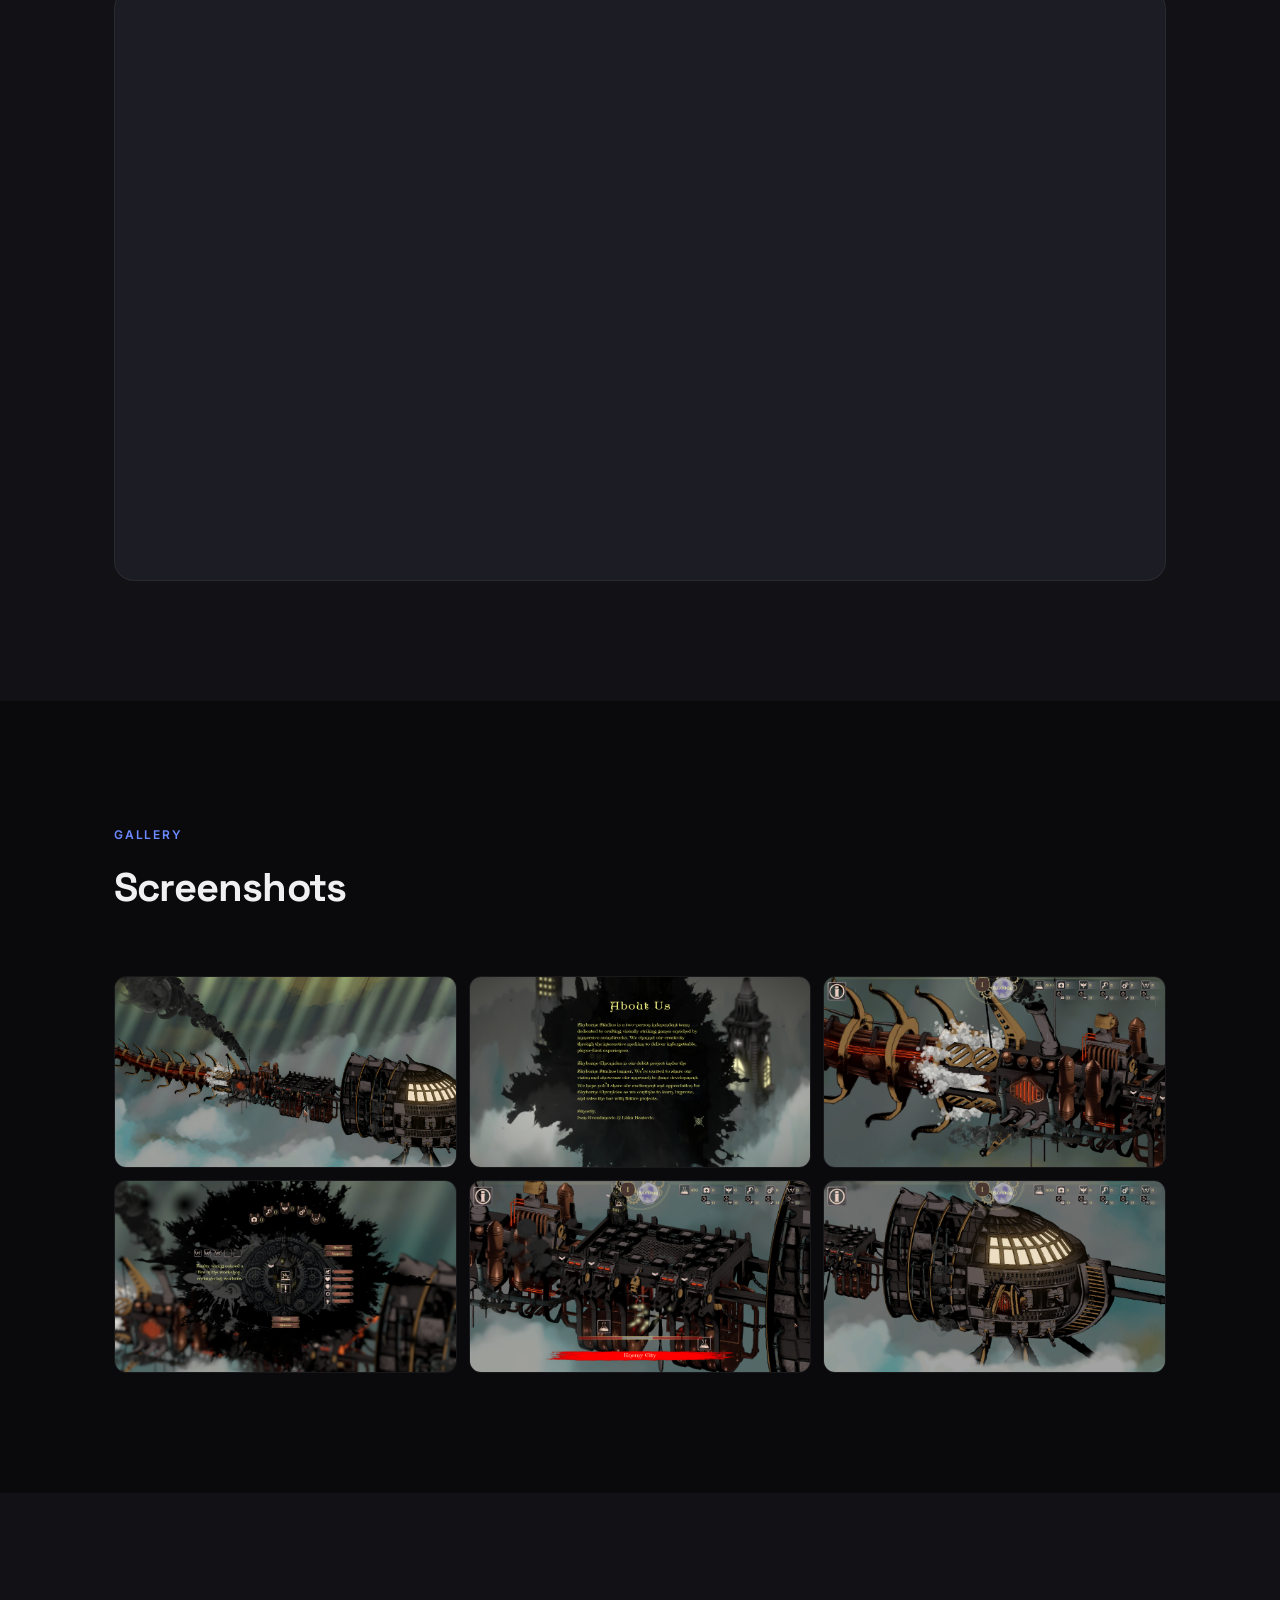
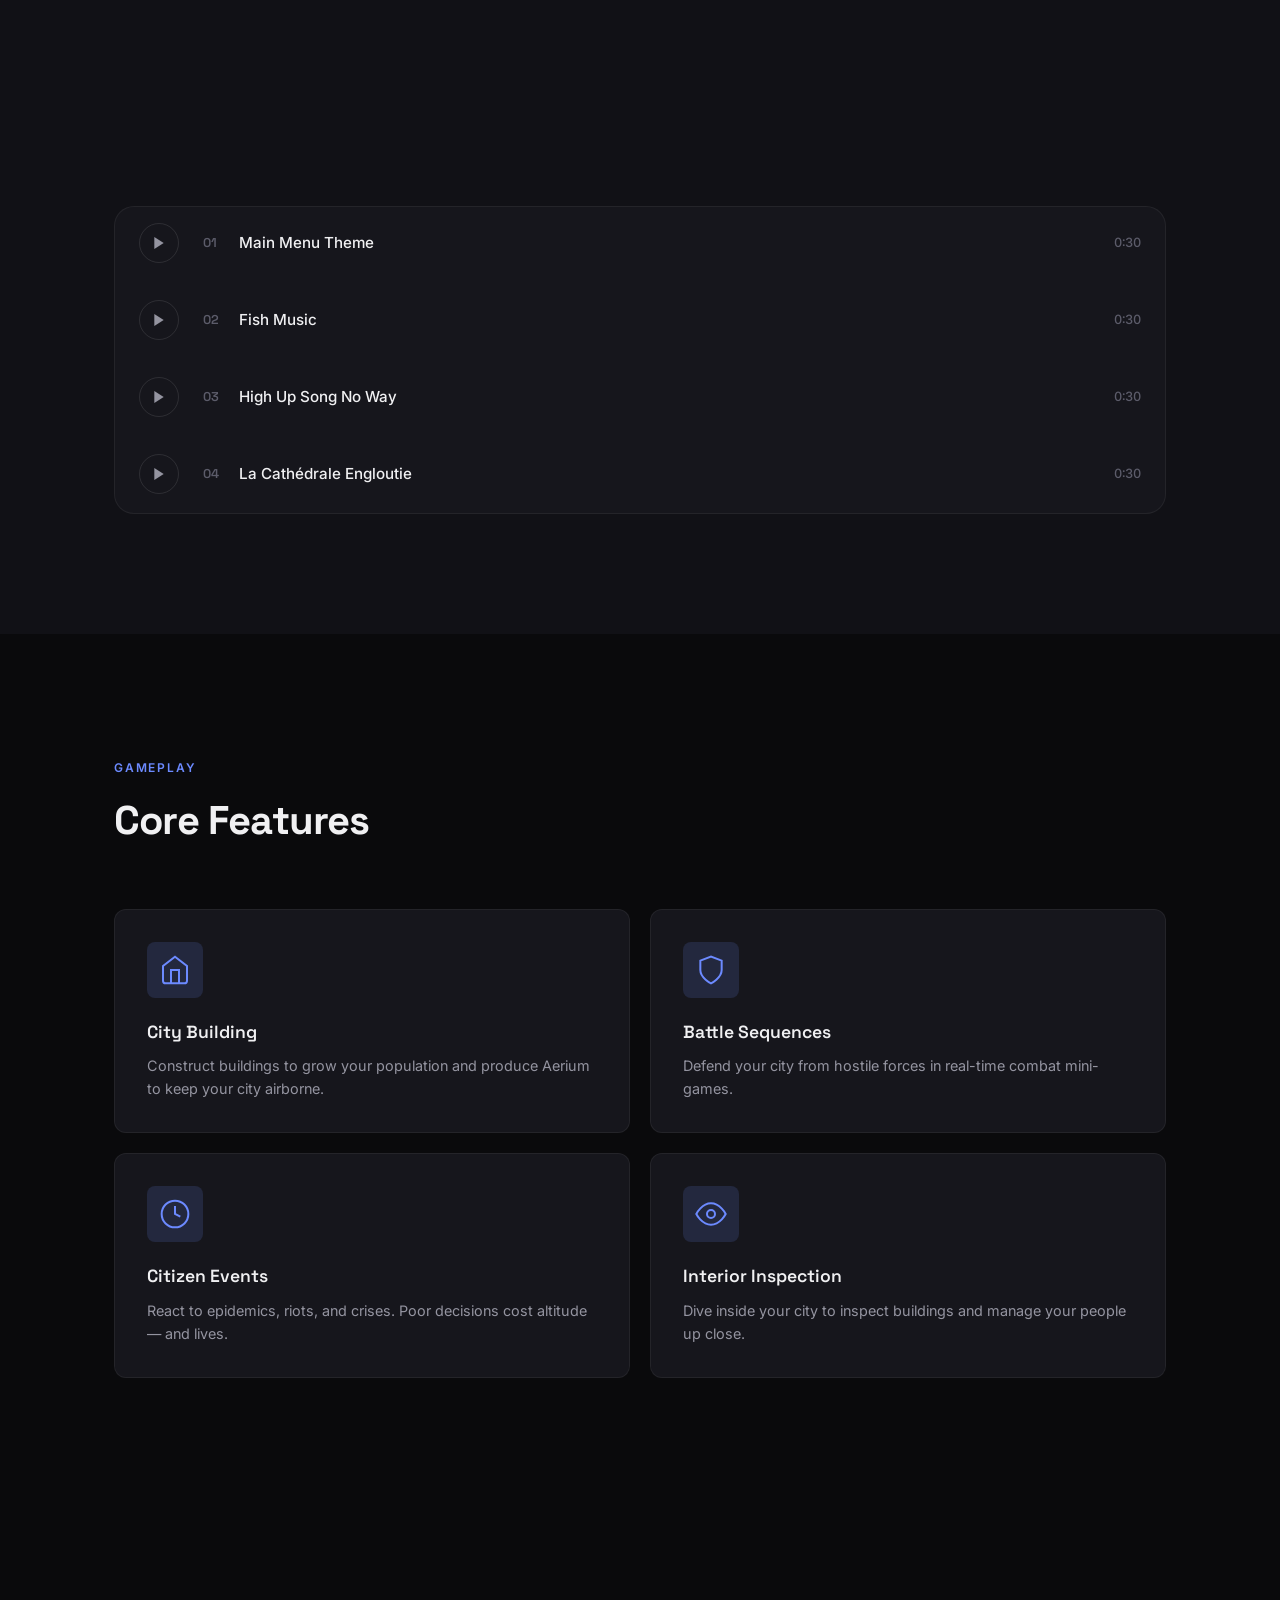
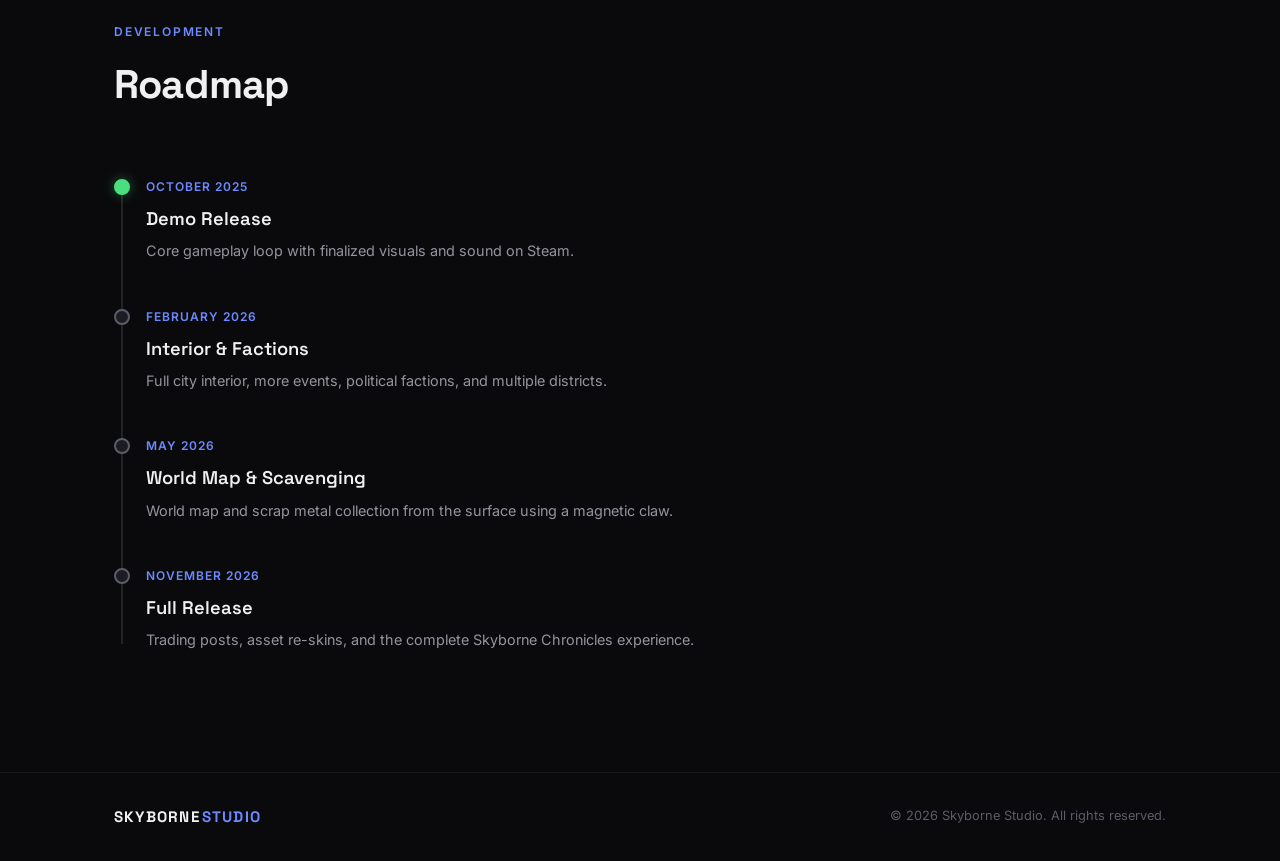
==== commit 69099f8a: "Embed YouTube trailer" ====
--- a/skyborne-chronicles.html
+++ b/skyborne-chronicles.html
@@ -104,16 +104,7 @@
                 <h2 class="section-title">Trailer</h2>
             </div>
             <div class="trailer-wrapper">
-                <!-- Replace with your YouTube embed -->
-                <!-- <iframe src="https://www.youtube.com/embed/YOUR_VIDEO_ID" frameborder="0" allowfullscreen></iframe> -->
-                <div class="game-trailer-placeholder">
-                    <div class="placeholder-content">
-                        <svg width="64" height="64" viewBox="0 0 24 24" fill="none" stroke="currentColor" stroke-width="1.5">
-                            <polygon points="5 3 19 12 5 21 5 3"></polygon>
-                        </svg>
-                        <p>Trailer Coming Soon</p>
-                    </div>
-                </div>
+                <iframe src="https://www.youtube.com/embed/s4Kq2XfY1kk" frameborder="0" allow="accelerometer; autoplay; clipboard-write; encrypted-media; gyroscope; picture-in-picture" allowfullscreen></iframe>
             </div>
         </div>
     </section>
